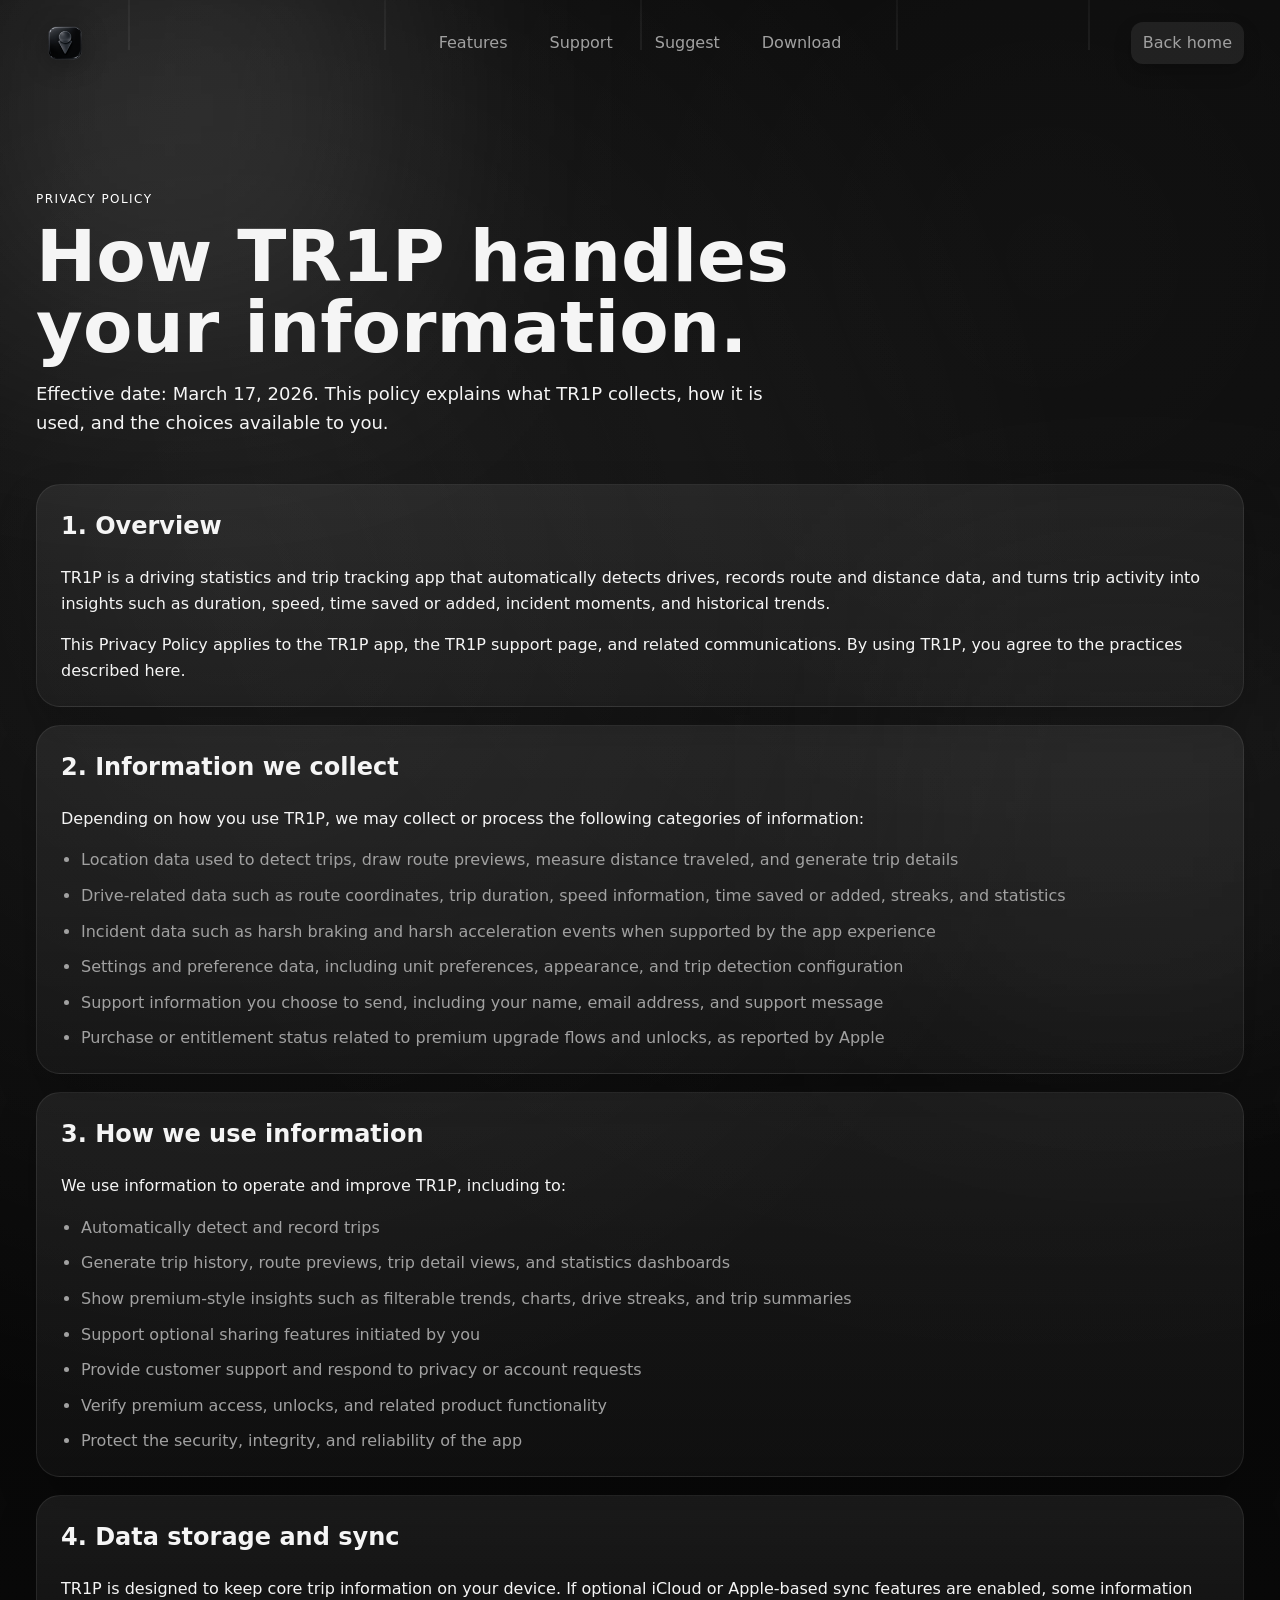
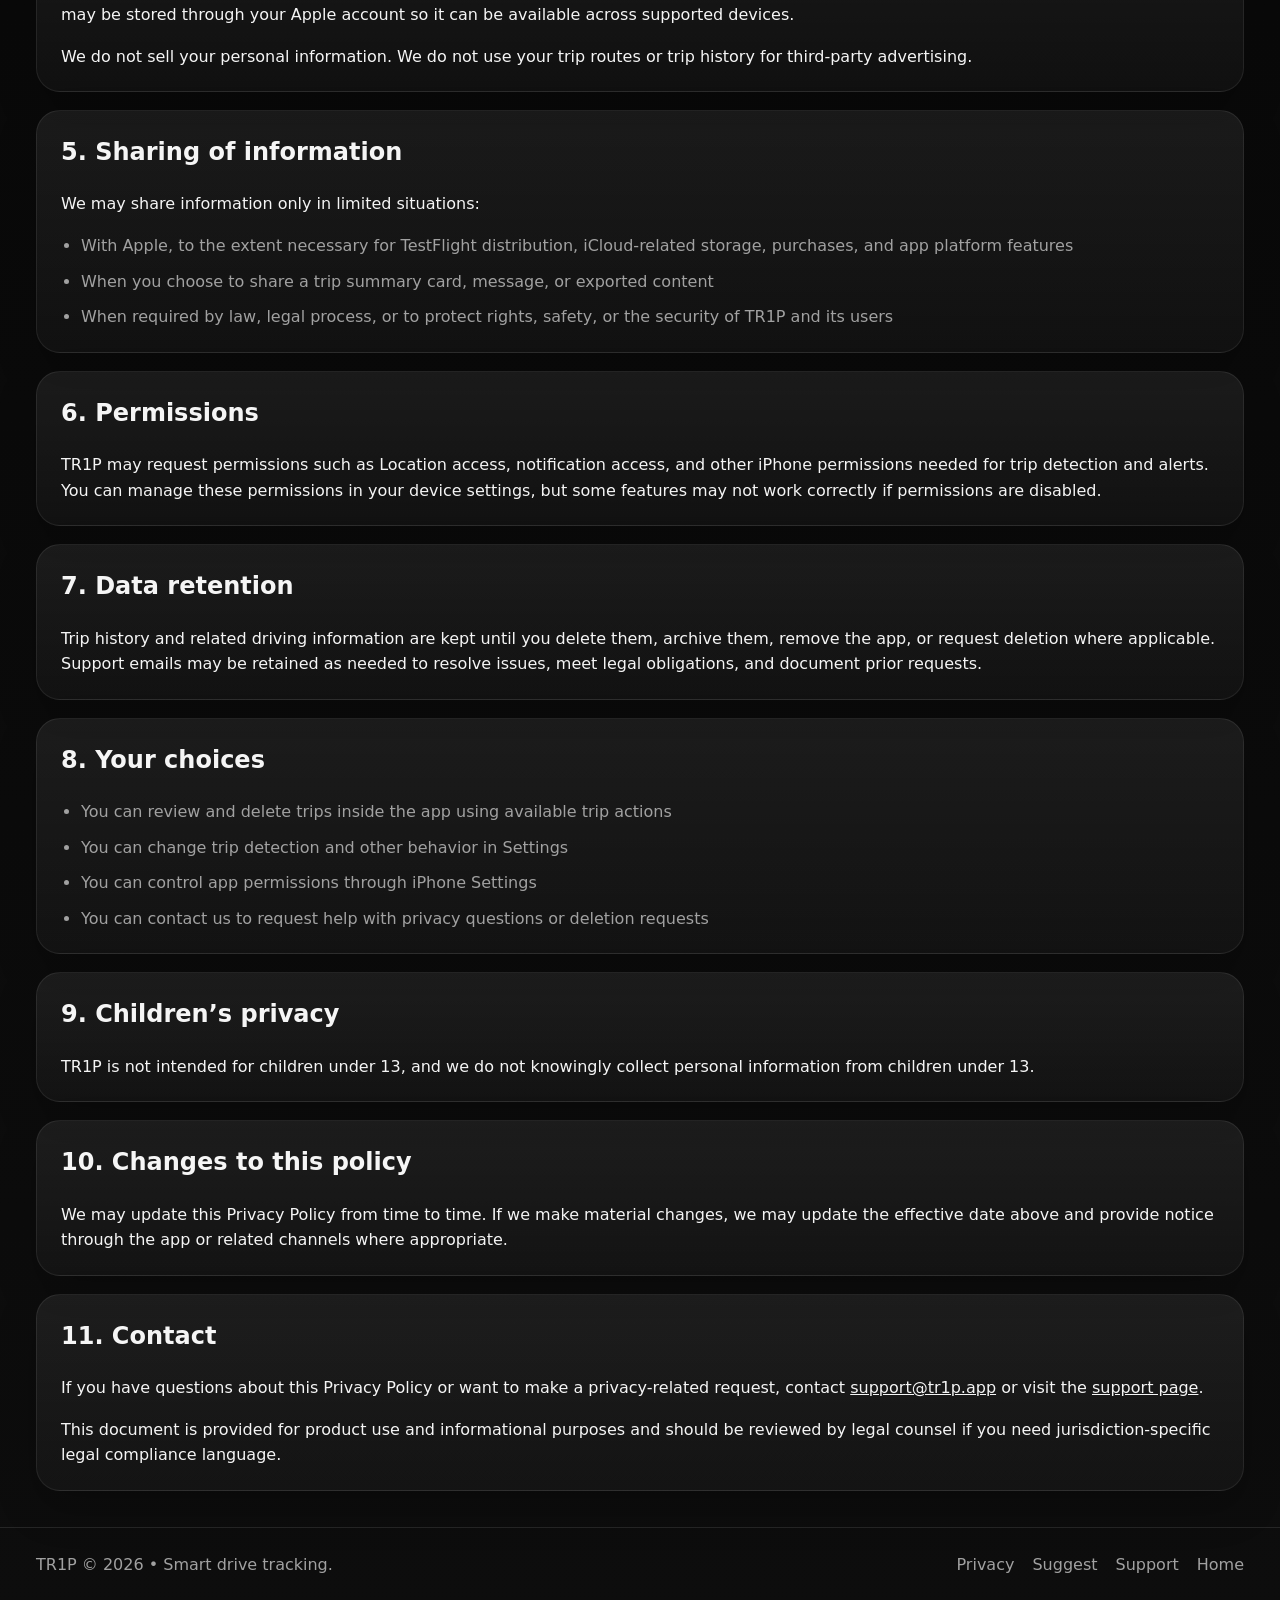
==== privacy.html @ 443e7f56 "Initial TR1P website" ====
<!DOCTYPE html>
<html lang="en">
<head>
  <meta charset="UTF-8" />
  <meta name="viewport" content="width=device-width, initial-scale=1.0" />
  <title>TR1P Privacy Policy</title>
  <link rel="preconnect" href="https://fonts.googleapis.com" />
  <link rel="preconnect" href="https://fonts.gstatic.com" crossorigin />
  <link href="https://fonts.googleapis.com/css2?family=Space+Grotesk:wght@400;500;600;700&family=General+Sans:wght@400;500;600&display=swap" rel="stylesheet" />
  <link rel="stylesheet" href="./styles.css" />
</head>
<body>
  <div class="background">
    <div class="orb orb-a"></div>
    <div class="orb orb-b"></div>
    <div class="particles" aria-hidden="true">
      <span style="--x:10%;--d:8s;"></span>
      <span style="--x:30%;--d:10s;"></span>
      <span style="--x:50%;--d:7s;"></span>
      <span style="--x:70%;--d:9s;"></span>
      <span style="--x:85%;--d:11s;"></span>
    </div>
  </div>

  <header class="nav nav-page">
    <div class="logo">
      <a href="./index.html"><img class="logo-img" src="./assets/4.png" alt="TR1P logo" /></a>
    </div>
    <nav>
      <a href="./index.html#features">Features</a>
      <a href="./support.html">Support</a>
      <a href="./suggest.html">Suggest</a>
      <a href="https://testflight.apple.com/join/YW9Vkv33" target="_blank" rel="noopener">Download</a>
    </nav>
    <a class="ghost" href="./index.html">Back home</a>
  </header>

  <main class="page-shell">
    <section class="page-hero reveal">
      <p class="eyebrow">Privacy Policy</p>
      <h1>How TR1P handles your information.</h1>
      <p class="lede">Effective date: March 17, 2026. This policy explains what TR1P collects, how it is used, and the choices available to you.</p>
    </section>

    <section class="legal reveal">
      <div class="legal-card">
        <h2>1. Overview</h2>
        <p>TR1P is a driving statistics and trip tracking app that automatically detects drives, records route and distance data, and turns trip activity into insights such as duration, speed, time saved or added, incident moments, and historical trends.</p>
        <p>This Privacy Policy applies to the TR1P app, the TR1P support page, and related communications. By using TR1P, you agree to the practices described here.</p>
      </div>

      <div class="legal-card">
        <h2>2. Information we collect</h2>
        <p>Depending on how you use TR1P, we may collect or process the following categories of information:</p>
        <ul class="support-list">
          <li>Location data used to detect trips, draw route previews, measure distance traveled, and generate trip details</li>
          <li>Drive-related data such as route coordinates, trip duration, speed information, time saved or added, streaks, and statistics</li>
          <li>Incident data such as harsh braking and harsh acceleration events when supported by the app experience</li>
          <li>Settings and preference data, including unit preferences, appearance, and trip detection configuration</li>
          <li>Support information you choose to send, including your name, email address, and support message</li>
          <li>Purchase or entitlement status related to premium upgrade flows and unlocks, as reported by Apple</li>
        </ul>
      </div>

      <div class="legal-card">
        <h2>3. How we use information</h2>
        <p>We use information to operate and improve TR1P, including to:</p>
        <ul class="support-list">
          <li>Automatically detect and record trips</li>
          <li>Generate trip history, route previews, trip detail views, and statistics dashboards</li>
          <li>Show premium-style insights such as filterable trends, charts, drive streaks, and trip summaries</li>
          <li>Support optional sharing features initiated by you</li>
          <li>Provide customer support and respond to privacy or account requests</li>
          <li>Verify premium access, unlocks, and related product functionality</li>
          <li>Protect the security, integrity, and reliability of the app</li>
        </ul>
      </div>

      <div class="legal-card">
        <h2>4. Data storage and sync</h2>
        <p>TR1P is designed to keep core trip information on your device. If optional iCloud or Apple-based sync features are enabled, some information may be stored through your Apple account so it can be available across supported devices.</p>
        <p>We do not sell your personal information. We do not use your trip routes or trip history for third-party advertising.</p>
      </div>

      <div class="legal-card">
        <h2>5. Sharing of information</h2>
        <p>We may share information only in limited situations:</p>
        <ul class="support-list">
          <li>With Apple, to the extent necessary for TestFlight distribution, iCloud-related storage, purchases, and app platform features</li>
          <li>When you choose to share a trip summary card, message, or exported content</li>
          <li>When required by law, legal process, or to protect rights, safety, or the security of TR1P and its users</li>
        </ul>
      </div>

      <div class="legal-card">
        <h2>6. Permissions</h2>
        <p>TR1P may request permissions such as Location access, notification access, and other iPhone permissions needed for trip detection and alerts. You can manage these permissions in your device settings, but some features may not work correctly if permissions are disabled.</p>
      </div>

      <div class="legal-card">
        <h2>7. Data retention</h2>
        <p>Trip history and related driving information are kept until you delete them, archive them, remove the app, or request deletion where applicable. Support emails may be retained as needed to resolve issues, meet legal obligations, and document prior requests.</p>
      </div>

      <div class="legal-card">
        <h2>8. Your choices</h2>
        <ul class="support-list">
          <li>You can review and delete trips inside the app using available trip actions</li>
          <li>You can change trip detection and other behavior in Settings</li>
          <li>You can control app permissions through iPhone Settings</li>
          <li>You can contact us to request help with privacy questions or deletion requests</li>
        </ul>
      </div>

      <div class="legal-card">
        <h2>9. Children’s privacy</h2>
        <p>TR1P is not intended for children under 13, and we do not knowingly collect personal information from children under 13.</p>
      </div>

      <div class="legal-card">
        <h2>10. Changes to this policy</h2>
        <p>We may update this Privacy Policy from time to time. If we make material changes, we may update the effective date above and provide notice through the app or related channels where appropriate.</p>
      </div>

      <div class="legal-card">
        <h2>11. Contact</h2>
        <p>If you have questions about this Privacy Policy or want to make a privacy-related request, contact <a href="mailto:support@tr1p.app">support@tr1p.app</a> or visit the <a href="./support.html">support page</a>.</p>
        <p>This document is provided for product use and informational purposes and should be reviewed by legal counsel if you need jurisdiction-specific legal compliance language.</p>
      </div>
    </section>
  </main>

  <footer class="footer">
    <div>TR1P © 2026 • Smart drive tracking.</div>
    <div class="footer-links">
      <a href="./privacy.html">Privacy</a>
      <a href="./suggest.html">Suggest</a>
      <a href="./support.html">Support</a>
      <a href="./index.html">Home</a>
    </div>
  </footer>

  <script src="./script.js"></script>
</body>
</html>
---- styles.css ----
:root {
  --bg: #060606;
  --panel: rgba(255, 255, 255, 0.06);
  --panel-2: rgba(255, 255, 255, 0.1);
  --stroke: rgba(255, 255, 255, 0.1);
  --text: #f5f5f5;
  --muted: #a1a1a1;
  --accent: #ffffff;
  --accent-2: #8a8a8a;
  --shadow: 0 28px 70px rgba(0, 0, 0, 0.55);
  --radius: 22px;
  font-family: -apple-system, "SF Pro Display", "SF Pro Text", "Inter", system-ui, sans-serif;
  background: var(--bg);
  color: var(--text);
}

* { box-sizing: border-box; }

body {
  margin: 0;
  background:
    radial-gradient(circle at 18% 18%, rgba(255, 255, 255, 0.08), transparent 30%),
    radial-gradient(circle at 82% 8%, rgba(255, 255, 255, 0.05), transparent 36%),
    linear-gradient(180deg, #050505 0%, #0d0d0d 100%);
  min-height: 100vh;
  overflow-x: hidden;
  line-height: 1.6;
}

.background { position: fixed; inset: 0; pointer-events: none; z-index: 0; }
.particles {
  position: absolute;
  inset: 0;
  overflow: hidden;
}
.particles span {
  position: absolute;
  top: -10%;
  left: var(--x);
  width: 2px;
  height: 140px;
  background: linear-gradient(180deg, rgba(255,255,255,0), rgba(255,255,255,0.14));
  filter: blur(0.5px);
  animation: rain var(--d) linear infinite;
  opacity: 0.45;
}
@keyframes rain { to { transform: translateY(120vh); opacity: 0; } }
.orb {
  position: absolute; width: 460px; height: 460px; filter: blur(120px);
  opacity: 0.28; mix-blend-mode: screen;
  animation: drift 18s ease-in-out infinite alternate;
}
.orb-a { background: rgba(255, 255, 255, 0.45); top: -120px; left: -60px; }
.orb-b { background: rgba(255, 255, 255, 0.18); bottom: -140px; right: -80px; animation-delay: 4s; }

@keyframes drift { to { transform: translate(40px, 40px) scale(1.05); } }

.nav {
  position: absolute;
  top: 0;
  left: 0;
  right: 0;
  z-index: 10;
  display: grid;
  grid-template-columns: 1fr auto 1fr;
  align-items: center;
  padding: 18px 36px;
  pointer-events: none;
}
.nav nav { display: flex; gap: 18px; justify-content: center; pointer-events: auto; }
.nav a {
  color: var(--muted); text-decoration: none; font-weight: 500;
  padding: 8px 12px; border-radius: 12px; transition: color 200ms, background 200ms;
}
.nav a:hover { color: var(--text); background: var(--panel); }
.logo { display: flex; align-items: center; pointer-events: auto; }
.logo-img {
  display: block;
  height: 34px;
  width: auto;
  max-width: 140px;
  object-fit: contain;
  filter: drop-shadow(0 4px 12px rgba(0,0,0,0.28));
}
.nav-actions {
  justify-self: end;
  display: flex;
  gap: 10px;
  pointer-events: auto;
}
.nav .ghost { pointer-events: auto; }

button, .primary, .secondary, .ghost {
  cursor: pointer;
  border: none;
  font-weight: 600;
  border-radius: 14px;
  text-decoration: none;
  display: inline-flex;
  align-items: center;
  justify-content: center;
}
.primary {
  padding: 14px 18px; color: #050505; background: linear-gradient(120deg, var(--accent), var(--accent-2));
  background-size: 180% 180%;
  animation: gradientShift 6s ease infinite;
  box-shadow: 0 16px 30px rgba(0, 0, 0, 0.28);
}
.secondary {
  padding: 14px 18px; color: var(--text); background: rgba(255,255,255,0.08);
  box-shadow: 0 12px 24px rgba(0,0,0,0.18);
}
.ghost {
  padding: 10px 14px; color: var(--text); background: rgba(255,255,255,0.08);
  box-shadow: 0 8px 18px rgba(0,0,0,0.2);
}

.hero {
  position: relative;
  z-index: 1;
  display: grid;
  grid-template-columns: repeat(auto-fit, minmax(320px, 1fr));
  gap: 40px;
  padding: 118px 36px 40px;
  align-items: center;
}
.hero::after {
  content: "";
  position: absolute;
  inset: 10% 5% auto 5%;
  height: 30%;
  background: linear-gradient(90deg, rgba(255,255,255,0), rgba(255,255,255,0.08), rgba(255,255,255,0));
  filter: blur(60px);
  opacity: 0.45;
  animation: sweepLight 9s ease-in-out infinite;
  z-index: -1;
}
@keyframes sweepLight {
  0% { transform: translateX(-30%); opacity: 0.2; }
  50% { transform: translateX(20%); opacity: 0.55; }
  100% { transform: translateX(40%); opacity: 0.2; }
}
.hero-copy h1 { font-size: clamp(38px, 6vw, 64px); margin: 12px 0; line-height: 1.05; }
.hero-title {
  display: flex;
  flex-direction: column;
  gap: 10px;
}
.hero-title__intro {
  display: block;
}
.hero-title__dynamic {
  display: inline-flex;
  align-items: center;
  min-height: 1.15em;
  color: #ffffff;
  text-shadow: 0 8px 24px rgba(255, 255, 255, 0.08);
  will-change: transform, opacity, filter;
}
.hero-title__dynamic.is-changing {
  animation: roleSwap 520ms ease;
}
@keyframes roleSwap {
  0% {
    opacity: 0;
    transform: translateY(16px) scale(0.98);
    filter: blur(10px);
  }
  55% {
    opacity: 1;
    transform: translateY(0) scale(1);
    filter: blur(0);
  }
  100% {
    opacity: 1;
    transform: translateY(0) scale(1);
    filter: blur(0);
  }
}
.hero .lede { color: var(--muted); max-width: 600px; }
.eyebrow { color: var(--accent); letter-spacing: 0.12em; font-size: 12px; text-transform: uppercase; }
.lede { font-size: 18px; }

.cta-row { display: flex; flex-wrap: wrap; gap: 14px; align-items: center; margin-top: 18px; }
.badge { color: var(--muted); font-size: 14px; padding: 8px 12px; border: 1px solid var(--stroke); border-radius: 12px; }

.hero-visual { display: flex; justify-content: center; }
.mini-map {
  position: relative;
  width: 420px;
  height: 320px;
  max-width: 94vw;
  border-radius: 28px;
  overflow: hidden;
  background: radial-gradient(circle at 20% 30%, rgba(255,255,255,0.08), transparent 40%),
    radial-gradient(circle at 78% 18%, rgba(255,255,255,0.05), transparent 45%),
    #111111;
  box-shadow: 0 24px 60px rgba(0,0,0,0.3);
  isolation: isolate;
  border: 1px solid rgba(255,255,255,0.08);
}
.mini-map::before {
  content: "";
  position: absolute; inset: 10%;
  border-radius: 20px;
  background: linear-gradient(135deg, rgba(255,255,255,0.08), rgba(255,255,255,0.02));
  filter: blur(12px);
  opacity: 0.7;
}
.mini-map__canvas {
  position: absolute;
  inset: 16px;
}
.mini-map__canvas path {
  fill: none;
  stroke: url(#roadGrad);
  stroke-width: 10;
  stroke-linecap: round;
  stroke-linejoin: round;
  filter: drop-shadow(0 8px 20px rgba(0,0,0,0.45));
  stroke-dasharray: 14 16;
  animation: dash 10s linear infinite;
}
@keyframes dash { to { stroke-dashoffset: -600; } }
.mini-map {
  --path: path("M20 210 C80 180 100 120 160 120 S260 60 300 80");
}
@keyframes spin { to { transform: rotate(360deg); } }
.navigator {
  position: absolute;
  width: 18px;
  height: 18px;
  border-radius: 50%;
  background: radial-gradient(circle at 30% 30%, #ffffff, #cfcfcf);
  box-shadow:
    0 0 0 0 rgba(255,255,255,0.12),
    0 12px 24px rgba(0,0,0,0.26);
  offset-path: var(--path);
  offset-distance: 0%;
  animation: drive 12s ease-in-out infinite alternate;
}
.navigator::after {
  content: "";
  position: absolute;
  inset: -12px;
  border-radius: 50%;
  border: 1px solid rgba(255,255,255,0.16);
  animation: spin 4s linear infinite;
}
@keyframes drive {
  0% { offset-distance: 0%; }
  50% { offset-distance: 55%; }
  100% { offset-distance: 100%; }
}
.ping {
  position: absolute;
  width: 10px; height: 10px;
  border-radius: 50%;
  background: var(--accent);
  box-shadow: 0 0 0 0 rgba(255,255,255,0.08);
  animation: ping 2.8s ease-out infinite;
}
.ping-a { top: 68%; left: 10%; animation-delay: 0.2s; }
.ping-b { top: 32%; right: 12%; animation-delay: 1.2s; background: var(--accent-2); box-shadow: 0 0 0 0 rgba(255,255,255,0.06); }
@keyframes ping { to { box-shadow: 0 0 0 26px rgba(255,255,255,0); transform: scale(1.6); opacity: 0; } }

@keyframes gradientShift {
  0% { background-position: 0% 50%; }
  50% { background-position: 100% 50%; }
  100% { background-position: 0% 50%; }
}

.modal-backdrop {
  position: fixed;
  inset: 0;
  background: rgba(0,0,0,0.6);
  backdrop-filter: blur(8px);
  display: none;
  align-items: center;
  justify-content: center;
  z-index: 20;
}
.modal-backdrop.open { display: flex; }
.modal {
  width: min(460px, 90vw);
  background: rgba(18, 18, 18, 0.94);
  border-radius: 20px;
  padding: 22px;
  box-shadow: 0 30px 70px rgba(0,0,0,0.18);
  border: 1px solid rgba(255,255,255,0.08);
}
.modal-header {
  display: flex;
  align-items: center;
  justify-content: space-between;
  gap: 12px;
  margin-bottom: 14px;
}
.modal-title h3 { margin: 4px 0 0; }
.modal-title p { margin: 0; }
.close-modal { width: 42px; height: 42px; }
.modal form { display: grid; gap: 12px; }
.modal label { display: grid; gap: 6px; font-weight: 600; color: var(--text); }
.modal input,
.modal textarea {
  width: 100%;
  padding: 12px 14px;
  border-radius: 12px;
  border: 1px solid rgba(255,255,255,0.12);
  background: rgba(255,255,255,0.04);
  color: var(--text);
  font: inherit;
}
.modal input:focus,
.modal textarea:focus { outline: 1px solid var(--accent-2); border-color: var(--accent-2); }
.modal-actions { display: flex; justify-content: flex-end; gap: 10px; margin-top: 4px; }
.modal-hint { color: var(--muted); margin: 0; font-size: 13px; text-align: right; }

.nav-page {
  position: relative;
  pointer-events: auto;
}
.nav-page .logo a,
.nav-page .ghost,
.nav-page nav,
.nav-page nav a {
  pointer-events: auto;
}
.nav-page > .ghost {
  justify-self: end;
  width: auto;
}

.page-shell {
  position: relative;
  z-index: 1;
  padding: 36px;
}
.page-hero {
  padding: 56px 0 28px;
  max-width: 760px;
}
.page-hero h1 {
  margin: 0 0 12px;
  font-size: clamp(42px, 6vw, 72px);
  line-height: 0.98;
}

.support-grid {
  display: grid;
  grid-template-columns: minmax(320px, 1.1fr) minmax(260px, 0.9fr);
  gap: 24px;
  align-items: start;
}
.support-panel,
.support-card,
.legal-card {
  background: linear-gradient(180deg, rgba(255,255,255,0.07), rgba(255,255,255,0.03));
  border: 1px solid rgba(255,255,255,0.08);
  border-radius: 24px;
  box-shadow: 0 18px 40px rgba(0,0,0,0.22);
}
.support-panel {
  padding: 24px;
}
.support-panel h2,
.support-card h3,
.legal-card h2 {
  margin-top: 0;
}
.support-form {
  display: grid;
  gap: 14px;
}
.support-form label {
  display: grid;
  gap: 6px;
  color: var(--text);
  font-weight: 600;
}
.support-form input,
.support-form textarea,
.support-form select {
  width: 100%;
  padding: 12px 14px;
  border-radius: 14px;
  border: 1px solid rgba(255,255,255,0.12);
  background: rgba(255,255,255,0.04);
  color: var(--text);
  font: inherit;
}
.support-form select {
  appearance: none;
}
.support-form input:focus,
.support-form textarea:focus,
.support-form select:focus {
  outline: 1px solid rgba(255,255,255,0.4);
  border-color: rgba(255,255,255,0.4);
}
.support-sidebar {
  display: grid;
  gap: 18px;
}
.support-card {
  padding: 20px;
}
.support-list {
  margin: 0;
  padding-left: 20px;
  color: var(--muted);
  display: grid;
  gap: 10px;
}

.legal {
  display: grid;
  gap: 18px;
}
.legal-card {
  padding: 22px 24px;
}
.legal-card p:last-child,
.legal-card ul:last-child {
  margin-bottom: 0;
}
.legal-card a {
  color: var(--text);
}

.feature-grid {
  padding: 40px 36px;
  display: grid;
  grid-template-columns: repeat(auto-fit, minmax(240px, 1fr));
  gap: 20px;
  position: relative;
  z-index: 1;
}
.card {
  background: var(--panel);
  border-radius: var(--radius);
  padding: 20px;
  box-shadow: 0 16px 40px rgba(0, 0, 0, 0.35);
  position: relative;
  overflow: hidden;
  transition: transform 220ms ease, border-color 220ms ease;
}
.card::after { content: ""; position: absolute; inset: 0; background: radial-gradient(circle at 20% 20%, rgba(255,255,255,0.05), transparent 45%); opacity: 0; transition: opacity 220ms; }
.card:hover { transform: translateY(-6px); }
.card:hover::after { opacity: 1; }
.card h3 { margin: 8px 0; font-size: 22px; }
.tag { display: inline-flex; padding: 8px 10px; border-radius: 12px; background: rgba(255,255,255,0.08); margin-right: 8px; font-size: 13px; }
.pill { display: inline-flex; padding: 8px 12px; border-radius: 999px; background: rgba(255,255,255,0.08); font-size: 13px; }
.sparkline { display: flex; gap: 6px; margin-top: 12px; }
.sparkline span { width: 10px; background: linear-gradient(180deg, var(--accent), var(--accent-2)); border-radius: 6px; animation: spark 1.6s ease-in-out infinite; }
.sparkline span:nth-child(odd) { animation-delay: 0.3s; }
@keyframes spark { 0%, 100% { height: 10px; opacity: 0.6; } 50% { height: 28px; opacity: 1; } }
.avatars { display: flex; gap: 10px; margin-top: 12px; }
.dot { width: 14px; height: 14px; border-radius: 50%; background: linear-gradient(135deg, var(--accent), var(--accent-2)); animation: float 3s ease-in-out infinite; animation-delay: calc(var(--d) * 0.2s); }
@keyframes float { 0%,100% { transform: translateY(0); } 50% { transform: translateY(-6px); } }

.split {
  padding: 70px 36px;
  display: grid;
  grid-template-columns: repeat(auto-fit, minmax(320px, 1fr));
  gap: 40px;
  align-items: center;
  position: relative;
  z-index: 1;
}
.phone-showcase {
  padding: 44px 36px 70px;
  display: grid;
  grid-template-columns: minmax(320px, 0.95fr) minmax(320px, 1.05fr);
  gap: 42px;
  align-items: center;
  position: relative;
  z-index: 1;
}
.phone-showcase__copy {
  display: grid;
  gap: 18px;
}
.phone-showcase__copy h2,
.feature-matrix__intro h2 {
  margin: 0;
  font-size: clamp(32px, 4vw, 48px);
  line-height: 1.02;
}
.phone-showcase__stats {
  display: grid;
  gap: 12px;
}
.mini-stat {
  display: grid;
  gap: 6px;
  padding: 16px 18px;
  background: var(--panel);
  border-radius: 18px;
  box-shadow: 0 16px 32px rgba(0, 0, 0, 0.22);
}
.mini-stat p {
  margin: 0;
  color: var(--muted);
}
.mini-stat__label {
  font-size: 12px;
  letter-spacing: 0.12em;
  text-transform: uppercase;
  color: var(--muted);
}
.phone-cluster {
  display: grid;
  grid-template-columns: repeat(2, minmax(0, 1fr));
  gap: 16px 12px;
  align-items: start;
  justify-items: center;
}
.phone {
  margin: 0;
  width: min(210px, 100%);
}
.phone-left {
  grid-column: 1;
  grid-row: 1;
  transform: rotate(-6deg);
}
.phone-center {
  grid-column: 2;
  grid-row: 1;
  transform: rotate(0deg);
}
.phone-right {
  grid-column: 1 / span 2;
  grid-row: 2;
  justify-self: center;
  transform: rotate(6deg);
}
.phone img {
  display: block;
  width: 100%;
  height: auto;
  filter: drop-shadow(0 26px 36px rgba(0,0,0,0.38));
}

.insight-rows {
  padding: 0 36px 70px;
  display: grid;
  gap: 18px;
  position: relative;
  z-index: 1;
}
.insight-row {
  display: grid;
  grid-template-columns: minmax(220px, 0.9fr) minmax(280px, 1.1fr);
  gap: 28px;
  align-items: center;
  padding: 24px 26px;
  border-radius: 24px;
  background: linear-gradient(180deg, rgba(255,255,255,0.06), rgba(255,255,255,0.03));
  box-shadow: 0 18px 40px rgba(0,0,0,0.22);
}
.insight-row h3 {
  margin: 4px 0 0;
}
.insight-row p:last-child {
  margin: 0;
  color: var(--muted);
}

.feature-matrix {
  padding: 0 36px 70px;
  display: grid;
  gap: 20px;
  position: relative;
  z-index: 1;
}
.feature-matrix__intro {
  display: grid;
  gap: 8px;
}
.feature-list {
  display: grid;
  grid-template-columns: repeat(auto-fit, minmax(240px, 1fr));
  gap: 12px;
}
.feature-pill {
  padding: 16px 18px;
  border-radius: 18px;
  background: rgba(255,255,255,0.05);
  border: 1px solid rgba(255,255,255,0.08);
  color: var(--text);
  box-shadow: 0 14px 30px rgba(0,0,0,0.18);
}

.speed-story {
  padding: 0 36px 70px;
  display: grid;
  grid-template-columns: minmax(320px, 1fr) minmax(320px, 0.95fr);
  gap: 28px;
  align-items: stretch;
  position: relative;
  z-index: 1;
}
.speed-story__copy {
  display: grid;
  gap: 18px;
}
.speed-story__copy h2 {
  margin: 0;
  font-size: clamp(34px, 4.5vw, 54px);
  line-height: 1.02;
}
.speed-story__stats {
  display: grid;
  grid-template-columns: repeat(2, minmax(0, 1fr));
  gap: 12px;
}
.speed-visual__card {
  height: 100%;
  padding: 24px;
  border-radius: 26px;
  background: linear-gradient(180deg, rgba(255,255,255,0.07), rgba(255,255,255,0.03));
  border: 1px solid rgba(255,255,255,0.08);
  box-shadow: 0 20px 40px rgba(0,0,0,0.24);
  display: grid;
  grid-template-rows: auto 1fr auto;
  gap: 18px;
}
.speed-visual__labels,
.speed-visual__footer {
  display: flex;
  justify-content: space-between;
  gap: 16px;
}
.speed-visual__labels {
  color: var(--muted);
  font-size: 14px;
}
.speed-visual__footer strong {
  display: block;
  margin-top: 4px;
  font-size: 22px;
}
.speed-lane {
  position: relative;
  height: 100%;
  min-height: 300px;
  border-radius: 22px;
  overflow: hidden;
  background:
    linear-gradient(180deg, rgba(255,255,255,0.04), rgba(255,255,255,0.02)),
    #0b0b0b;
}
.speed-lane__track {
  position: absolute;
  inset: 18px 34px;
  border-radius: 18px;
  background:
    linear-gradient(90deg, transparent 48%, rgba(255,255,255,0.18) 48%, rgba(255,255,255,0.18) 52%, transparent 52%),
    linear-gradient(180deg, rgba(255,255,255,0.08), rgba(255,255,255,0.03));
}
.speed-lane__track::before,
.speed-lane__track::after {
  content: "";
  position: absolute;
  left: 50%;
  width: 4px;
  height: 18px;
  transform: translateX(-50%);
  background: rgba(255,255,255,0.25);
  border-radius: 999px;
  animation: laneDash 1.3s linear infinite;
}
.speed-lane__track::before { top: 20px; }
.speed-lane__track::after { bottom: 20px; animation-delay: 0.65s; }
@keyframes laneDash {
  0% { opacity: 0.15; transform: translateX(-50%) translateY(-8px); }
  50% { opacity: 1; }
  100% { opacity: 0.15; transform: translateX(-50%) translateY(8px); }
}
.speed-lane__car {
  position: absolute;
  width: 74px;
  height: 34px;
  border-radius: 999px 999px 12px 12px;
  background: linear-gradient(180deg, rgba(255,255,255,0.95), rgba(180,180,180,0.95));
  box-shadow: 0 12px 24px rgba(0,0,0,0.28);
}
.speed-lane__car::before,
.speed-lane__car::after {
  content: "";
  position: absolute;
  bottom: -6px;
  width: 14px;
  height: 14px;
  border-radius: 50%;
  background: #050505;
  box-shadow: inset 0 0 0 3px rgba(255,255,255,0.16);
}
.speed-lane__car::before { left: 10px; }
.speed-lane__car::after { right: 10px; }
.speed-lane__car--base {
  left: 24%;
  top: 132px;
  animation: cruiseCar 4.8s ease-in-out infinite;
}
.speed-lane__car--fast {
  right: 20%;
  top: 68px;
  background: linear-gradient(180deg, rgba(255,255,255,1), rgba(220,220,220,0.96));
  animation: fastCar 4.8s ease-in-out infinite;
}
@keyframes cruiseCar {
  0%, 100% { transform: translateX(-10px); }
  50% { transform: translateX(10px); }
}
@keyframes fastCar {
  0%, 100% { transform: translateX(-18px); }
  50% { transform: translateX(18px); }
}

.timeline { border-left: 1px solid var(--stroke); padding-left: 18px; display: grid; gap: 18px; }
.step { display: grid; grid-template-columns: auto 1fr; gap: 14px; align-items: start; }
.step .dot { width: 12px; height: 12px; background: var(--accent); border-radius: 50%; box-shadow: 0 0 0 8px rgba(255,255,255,0.04); }

.footer {
  padding: 24px 36px 40px;
  border-top: 1px solid var(--stroke);
  color: var(--muted);
  display: flex; justify-content: space-between; flex-wrap: wrap; gap: 10px;
}
.footer-links {
  display: flex;
  flex-wrap: wrap;
  gap: 18px;
}
.footer a { color: var(--muted); text-decoration: none; }
.footer a:hover { color: var(--text); }

.reveal { opacity: 0; transform: translateY(28px); transition: opacity 480ms ease, transform 520ms ease; }
.reveal.visible { opacity: 1; transform: translateY(0); }

@media (max-width: 720px) {
  .nav {
    grid-template-columns: auto 1fr;
    padding: 12px 16px;
    align-items: center;
  }
  .logo-img { height: 30px; max-width: 120px; }
  .nav nav { gap: 12px; justify-content: flex-end; font-size: 14px; }
  .nav-actions { gap: 8px; }
  .hero { padding: 70px 18px 32px; }
  .page-shell { padding: 18px; }
  .page-hero { padding: 42px 0 22px; }
  .page-hero h1 { font-size: clamp(34px, 10vw, 52px); }
  .support-grid { grid-template-columns: 1fr; }
  .hero-copy h1 { font-size: clamp(32px, 9vw, 46px); }
  .hero-title { gap: 6px; }
  .cta-row { flex-direction: column; align-items: stretch; }
  .mini-map { width: 100%; height: 260px; }
  .feature-grid { padding: 28px 18px; }
  .speed-story {
    grid-template-columns: 1fr;
    padding-left: 18px;
    padding-right: 18px;
  }
  .speed-story__stats {
    grid-template-columns: 1fr;
  }
  .phone-showcase,
  .insight-rows,
  .feature-matrix { padding-left: 18px; padding-right: 18px; }
  .phone-showcase {
    grid-template-columns: 1fr;
    padding-top: 28px;
    gap: 24px;
  }
  .phone-cluster {
    grid-template-columns: 1fr;
    gap: 20px;
    justify-items: center;
  }
  .phone {
    width: 100%;
    max-width: 320px;
    transform: none;
  }
  .phone-left,
  .phone-center,
  .phone-right {
    grid-column: auto;
    grid-row: auto;
    justify-self: center;
  }
  .insight-row {
    grid-template-columns: 1fr;
    gap: 14px;
    padding: 20px;
  }
  .split { padding: 50px 18px; }
  .feature-list { grid-template-columns: 1fr; }
}

@media (prefers-reduced-motion: reduce) {
  *, *::before, *::after { animation-duration: 0.001ms !important; animation-iteration-count: 1 !important; transition-duration: 0.001ms !important; }
}
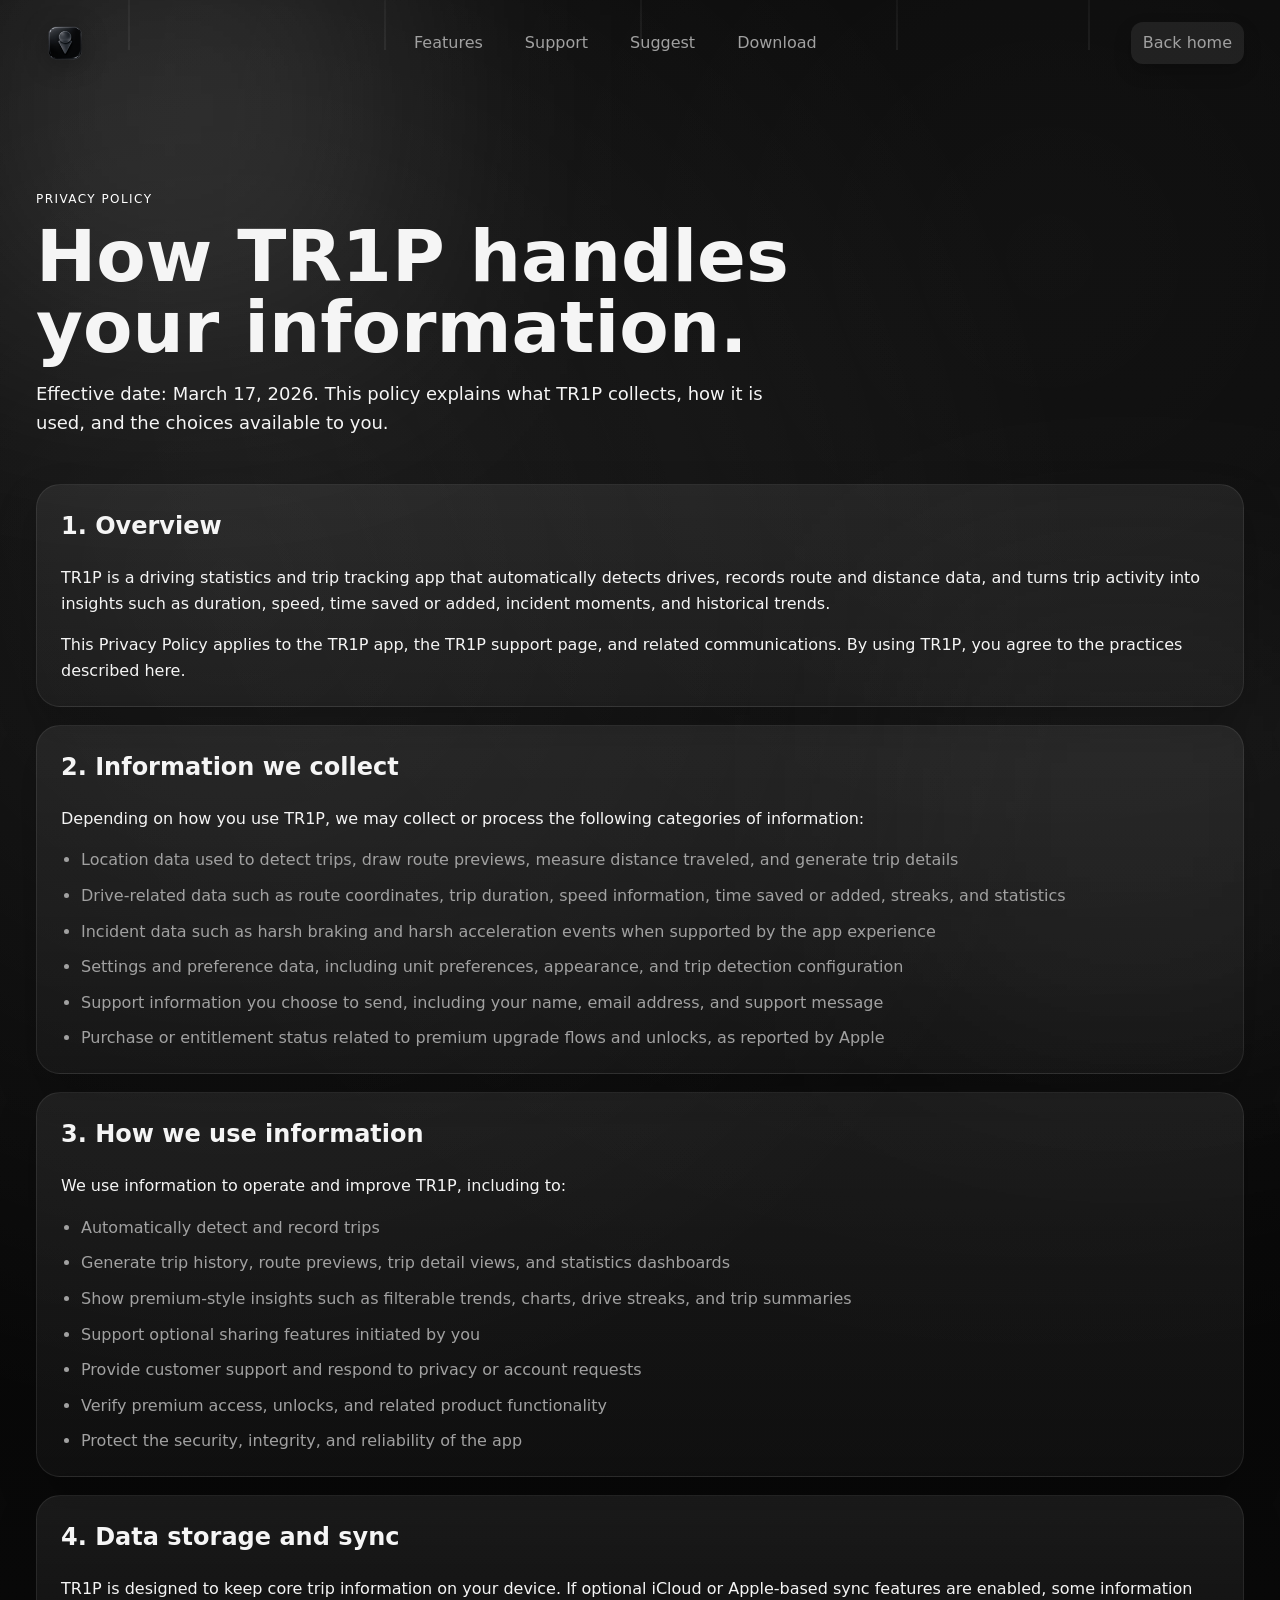
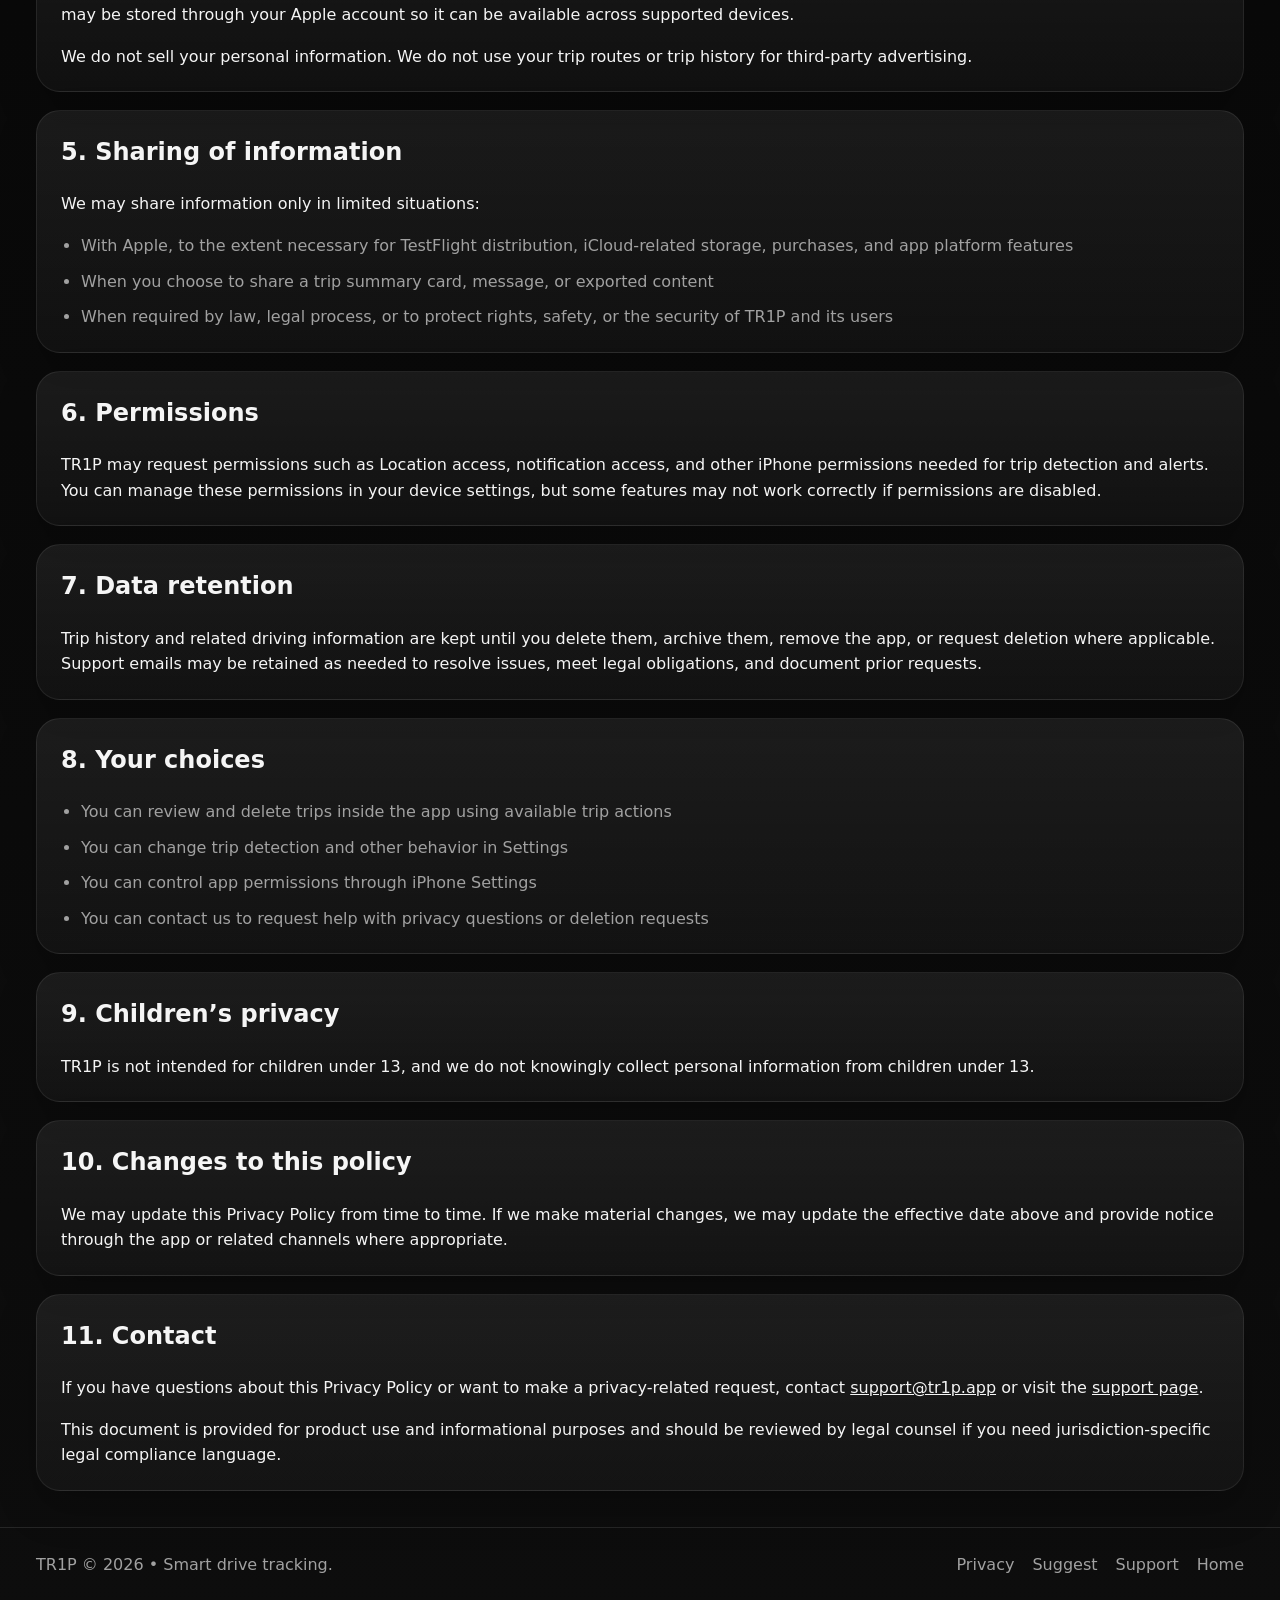
==== commit 143a00be: "Polish site pages and mobile nav" ====
--- a/privacy.html
+++ b/privacy.html
@@ -7,6 +7,7 @@
   <link rel="preconnect" href="https://fonts.googleapis.com" />
   <link rel="preconnect" href="https://fonts.gstatic.com" crossorigin />
   <link href="https://fonts.googleapis.com/css2?family=Space+Grotesk:wght@400;500;600;700&family=General+Sans:wght@400;500;600&display=swap" rel="stylesheet" />
+  <link rel="icon" type="image/png" href="./assets/4.png" />
   <link rel="stylesheet" href="./styles.css" />
 </head>
 <body>
@@ -26,13 +27,22 @@
     <div class="logo">
       <a href="./index.html"><img class="logo-img" src="./assets/4.png" alt="TR1P logo" /></a>
     </div>
-    <nav>
-      <a href="./index.html#features">Features</a>
-      <a href="./support.html">Support</a>
-      <a href="./suggest.html">Suggest</a>
-      <a href="https://testflight.apple.com/join/YW9Vkv33" target="_blank" rel="noopener">Download</a>
-    </nav>
-    <a class="ghost" href="./index.html">Back home</a>
+    <button class="nav-toggle" type="button" aria-expanded="false" aria-controls="site-menu" aria-label="Open menu">
+      <span></span>
+      <span></span>
+      <span></span>
+    </button>
+    <div class="nav-menu" id="site-menu">
+      <nav>
+        <a href="./index.html#features">Features</a>
+        <a href="./support.html">Support</a>
+        <a href="./suggest.html">Suggest</a>
+        <a href="https://testflight.apple.com/join/YW9Vkv33" target="_blank" rel="noopener">Download</a>
+      </nav>
+      <div class="nav-actions">
+        <a class="ghost" href="./index.html">Back home</a>
+      </div>
+    </div>
   </header>
 
   <main class="page-shell">
--- a/styles.css
+++ b/styles.css
@@ -62,10 +62,19 @@
   right: 0;
   z-index: 10;
   display: grid;
-  grid-template-columns: 1fr auto 1fr;
+  grid-template-columns: auto 1fr;
   align-items: center;
+  gap: 24px;
   padding: 18px 36px;
   pointer-events: none;
+}
+.nav-menu {
+  display: grid;
+  grid-template-columns: 1fr auto;
+  align-items: center;
+  gap: 18px;
+  justify-self: stretch;
+  pointer-events: auto;
 }
 .nav nav { display: flex; gap: 18px; justify-content: center; pointer-events: auto; }
 .nav a {
@@ -81,6 +90,27 @@
   max-width: 140px;
   object-fit: contain;
   filter: drop-shadow(0 4px 12px rgba(0,0,0,0.28));
+}
+.nav-toggle {
+  display: none;
+  justify-self: end;
+  width: 44px;
+  height: 44px;
+  padding: 0;
+  background: rgba(255,255,255,0.08);
+  box-shadow: 0 8px 18px rgba(0,0,0,0.2);
+  pointer-events: auto;
+}
+.nav-toggle span {
+  display: block;
+  width: 18px;
+  height: 2px;
+  border-radius: 999px;
+  background: var(--text);
+  transition: transform 200ms ease, opacity 200ms ease;
+}
+.nav-toggle span + span {
+  margin-top: 4px;
 }
 .nav-actions {
   justify-self: end;
@@ -742,17 +772,78 @@
 .reveal.visible { opacity: 1; transform: translateY(0); }
 
 @media (max-width: 720px) {
+  .background .orb,
+  .background .particles,
+  .hero::after {
+    display: none;
+  }
+  .mini-map__canvas path,
+  .navigator,
+  .navigator::after,
+  .ping,
+  .dot,
+  .sparkline span,
+  .primary {
+    animation: none !important;
+  }
   .nav {
-    grid-template-columns: auto 1fr;
+    grid-template-columns: auto auto;
+    justify-content: space-between;
     padding: 12px 16px;
     align-items: center;
+    gap: 0;
+    pointer-events: auto;
   }
   .logo-img { height: 30px; max-width: 120px; }
-  .nav nav { gap: 12px; justify-content: flex-end; font-size: 14px; }
-  .nav-actions { gap: 8px; }
-  .hero { padding: 70px 18px 32px; }
+  .nav-toggle {
+    display: inline-flex;
+    flex-direction: column;
+    align-items: center;
+    justify-content: center;
+  }
+  .nav-menu {
+    display: none;
+    position: absolute;
+    top: calc(100% + 10px);
+    left: 16px;
+    right: 16px;
+    grid-template-columns: 1fr;
+    gap: 12px;
+    padding: 14px;
+    border-radius: 20px;
+    background: rgba(18,18,18,0.96);
+    border: 1px solid rgba(255,255,255,0.08);
+    box-shadow: 0 24px 44px rgba(0,0,0,0.32);
+    backdrop-filter: blur(14px);
+  }
+  .nav.is-open .nav-menu {
+    display: grid;
+  }
+  .nav.is-open .nav-toggle span:nth-child(1) {
+    transform: translateY(6px) rotate(45deg);
+  }
+  .nav.is-open .nav-toggle span:nth-child(2) {
+    opacity: 0;
+  }
+  .nav.is-open .nav-toggle span:nth-child(3) {
+    transform: translateY(-6px) rotate(-45deg);
+  }
+  .nav nav,
+  .nav-actions {
+    display: grid;
+    gap: 8px;
+    justify-self: stretch;
+  }
+  .nav nav a,
+  .nav-actions a {
+    width: 100%;
+    justify-content: flex-start;
+    padding: 12px 14px;
+    background: rgba(255,255,255,0.04);
+  }
+  .hero { padding: 96px 18px 32px; }
   .page-shell { padding: 18px; }
-  .page-hero { padding: 42px 0 22px; }
+  .page-hero { padding: 72px 0 22px; }
   .page-hero h1 { font-size: clamp(34px, 10vw, 52px); }
   .support-grid { grid-template-columns: 1fr; }
   .hero-copy h1 { font-size: clamp(32px, 9vw, 46px); }
@@ -777,21 +868,32 @@
     gap: 24px;
   }
   .phone-cluster {
-    grid-template-columns: 1fr;
-    gap: 20px;
+    grid-template-columns: repeat(2, minmax(0, 1fr));
+    gap: 12px 10px;
     justify-items: center;
+    max-width: 320px;
+    margin: 0 auto;
   }
   .phone {
-    width: 100%;
-    max-width: 320px;
+    width: min(132px, 100%);
     transform: none;
   }
   .phone-left,
   .phone-center,
   .phone-right {
-    grid-column: auto;
-    grid-row: auto;
     justify-self: center;
+  }
+  .phone-left {
+    grid-column: 1;
+    grid-row: 1;
+  }
+  .phone-center {
+    grid-column: 2;
+    grid-row: 1;
+  }
+  .phone-right {
+    grid-column: 1 / span 2;
+    grid-row: 2;
   }
   .insight-row {
     grid-template-columns: 1fr;
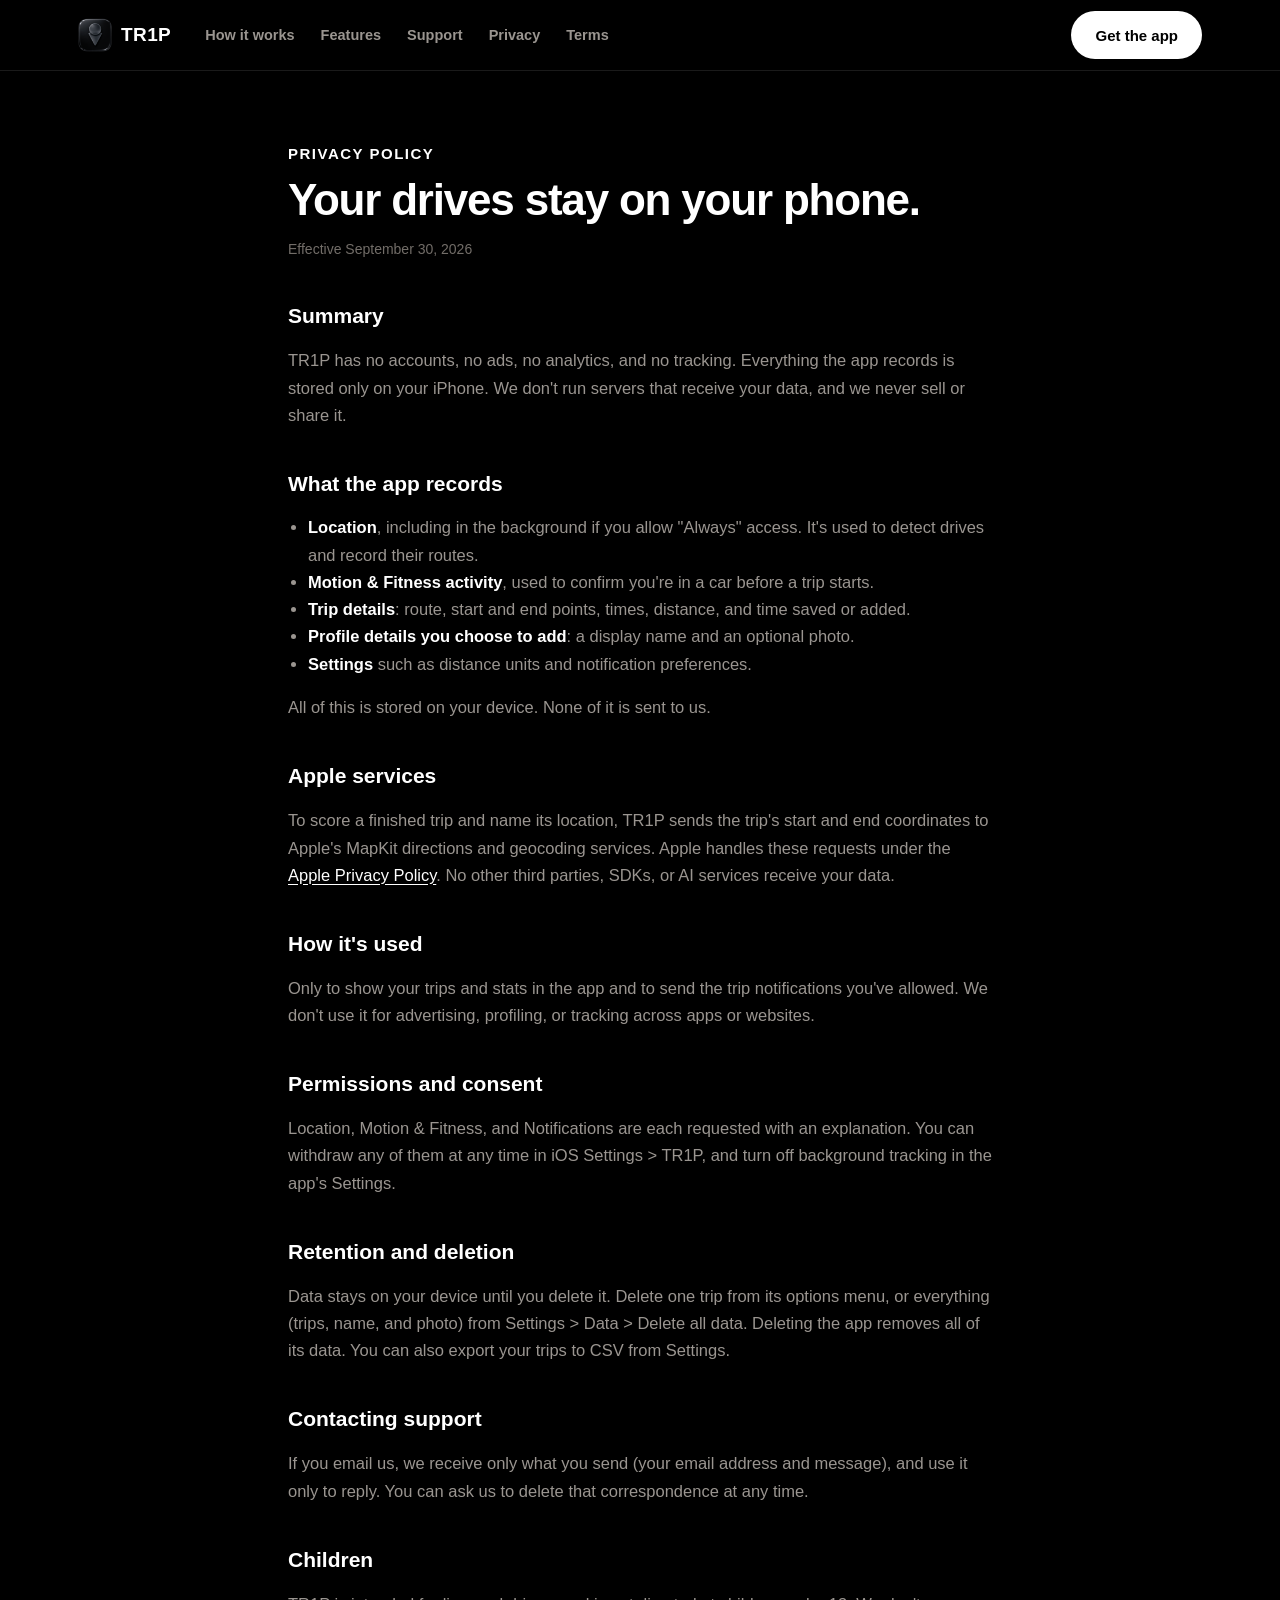
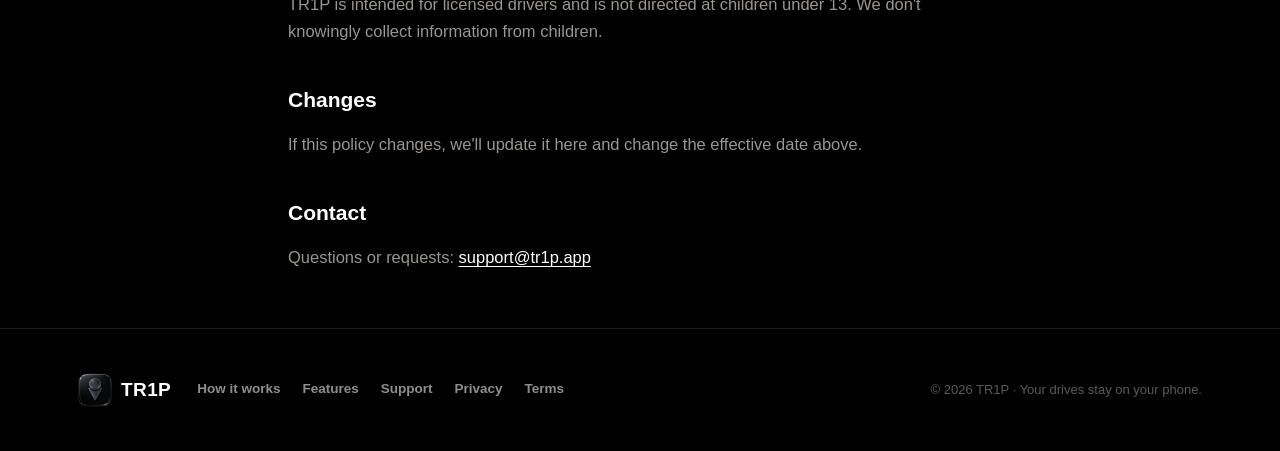
==== commit c7437eca: "Match site to the rebuilt TR1P app; add Terms, rewrite Privacy and Support Remove racing, Premium pr" ====
--- a/privacy.html
+++ b/privacy.html
@@ -1,155 +1,96 @@
 <!DOCTYPE html>
 <html lang="en">
 <head>
-  <meta charset="UTF-8" />
-  <meta name="viewport" content="width=device-width, initial-scale=1.0" />
-  <title>TR1P Privacy Policy</title>
-  <link rel="preconnect" href="https://fonts.googleapis.com" />
-  <link rel="preconnect" href="https://fonts.gstatic.com" crossorigin />
-  <link href="https://fonts.googleapis.com/css2?family=Space+Grotesk:wght@400;500;600;700&family=General+Sans:wght@400;500;600&display=swap" rel="stylesheet" />
-  <link rel="icon" type="image/png" href="./assets/4.png" />
-  <link rel="stylesheet" href="./styles.css" />
+<meta charset="UTF-8" />
+<meta name="viewport" content="width=device-width, initial-scale=1, viewport-fit=cover" />
+<title>TR1P Privacy Policy</title>
+<meta name="description" content="How TR1P handles your data: everything stays on your iPhone." />
+<link rel="icon" type="image/png" href="./assets/app-icon-32.png" />
+<link rel="apple-touch-icon" href="./assets/app-icon-180.png" />
+<link rel="stylesheet" href="./styles.css" />
 </head>
 <body>
-  <div class="background">
-    <div class="orb orb-a"></div>
-    <div class="orb orb-b"></div>
-    <div class="particles" aria-hidden="true">
-      <span style="--x:10%;--d:8s;"></span>
-      <span style="--x:30%;--d:10s;"></span>
-      <span style="--x:50%;--d:7s;"></span>
-      <span style="--x:70%;--d:9s;"></span>
-      <span style="--x:85%;--d:11s;"></span>
-    </div>
+
+<header class="nav">
+  <div class="nav-inner">
+    <a href="./index.html" class="brand">
+      <img class="brand-mark" src="./assets/app-icon-60.png" alt="" width="34" height="34" />
+      <span class="brand-name">TR1P</span>
+    </a>
+    <nav class="nav-links" id="nav-links">
+      <a href="./index.html#how">How it works</a>
+      <a href="./index.html#features">Features</a>
+      <a href="./support.html">Support</a>
+      <a href="./privacy.html">Privacy</a>
+      <a href="./terms.html">Terms</a>
+    </nav>
+    <a class="btn btn-white nav-cta" href="https://apps.apple.com/app/id6760598069">Get the app</a>
+    <button class="nav-toggle" id="navToggle" aria-expanded="false" aria-controls="nav-links" aria-label="Open menu">
+      <span></span><span></span><span></span>
+    </button>
   </div>
+</header>
 
-  <header class="nav nav-page">
-    <div class="logo">
-      <a href="./index.html"><img class="logo-img" src="./assets/4.png" alt="TR1P logo" /></a>
-    </div>
-    <button class="nav-toggle" type="button" aria-expanded="false" aria-controls="site-menu" aria-label="Open menu">
-      <span></span>
-      <span></span>
-      <span></span>
-    </button>
-    <div class="nav-menu" id="site-menu">
-      <nav>
-        <a href="./index.html#features">Features</a>
-        <a href="./support.html">Support</a>
-        <a href="./suggest.html">Suggest</a>
-        <a href="https://testflight.apple.com/join/YW9Vkv33" target="_blank" rel="noopener">Download</a>
-      </nav>
-      <div class="nav-actions">
-        <a class="ghost" href="./index.html">Back home</a>
-      </div>
-    </div>
-  </header>
+<main class="legal">
+<div class="eyebrow">PRIVACY POLICY</div>
+<h1>Your drives stay on your phone.</h1>
+<p class="legal-meta">Effective September 30, 2026</p>
 
-  <main class="page-shell">
-    <section class="page-hero reveal">
-      <p class="eyebrow">Privacy Policy</p>
-      <h1>How TR1P handles your information.</h1>
-      <p class="lede">Effective date: March 17, 2026. This policy explains what TR1P collects, how it is used, and the choices available to you.</p>
-    </section>
+<h2>Summary</h2>
+<p>TR1P has no accounts, no ads, no analytics, and no tracking. Everything the app records is stored only on your iPhone. We don't run servers that receive your data, and we never sell or share it.</p>
 
-    <section class="legal reveal">
-      <div class="legal-card">
-        <h2>1. Overview</h2>
-        <p>TR1P is a driving statistics and trip tracking app that automatically detects drives, records route and distance data, and turns trip activity into insights such as duration, speed, time saved or added, incident moments, and historical trends.</p>
-        <p>This Privacy Policy applies to the TR1P app, the TR1P support page, and related communications. By using TR1P, you agree to the practices described here.</p>
-      </div>
+<h2>What the app records</h2>
+<ul>
+<li><strong>Location</strong>, including in the background if you allow "Always" access. It's used to detect drives and record their routes.</li>
+<li><strong>Motion &amp; Fitness activity</strong>, used to confirm you're in a car before a trip starts.</li>
+<li><strong>Trip details</strong>: route, start and end points, times, distance, and time saved or added.</li>
+<li><strong>Profile details you choose to add</strong>: a display name and an optional photo.</li>
+<li><strong>Settings</strong> such as distance units and notification preferences.</li>
+</ul>
+<p>All of this is stored on your device. None of it is sent to us.</p>
 
-      <div class="legal-card">
-        <h2>2. Information we collect</h2>
-        <p>Depending on how you use TR1P, we may collect or process the following categories of information:</p>
-        <ul class="support-list">
-          <li>Location data used to detect trips, draw route previews, measure distance traveled, and generate trip details</li>
-          <li>Drive-related data such as route coordinates, trip duration, speed information, time saved or added, streaks, and statistics</li>
-          <li>Incident data such as harsh braking and harsh acceleration events when supported by the app experience</li>
-          <li>Settings and preference data, including unit preferences, appearance, and trip detection configuration</li>
-          <li>Support information you choose to send, including your name, email address, and support message</li>
-          <li>Purchase or entitlement status related to premium upgrade flows and unlocks, as reported by Apple</li>
-        </ul>
-      </div>
+<h2>Apple services</h2>
+<p>To score a finished trip and name its location, TR1P sends the trip's start and end coordinates to Apple's MapKit directions and geocoding services. Apple handles these requests under the <a href="https://www.apple.com/legal/privacy/">Apple Privacy Policy</a>. No other third parties, SDKs, or AI services receive your data.</p>
 
-      <div class="legal-card">
-        <h2>3. How we use information</h2>
-        <p>We use information to operate and improve TR1P, including to:</p>
-        <ul class="support-list">
-          <li>Automatically detect and record trips</li>
-          <li>Generate trip history, route previews, trip detail views, and statistics dashboards</li>
-          <li>Show premium-style insights such as filterable trends, charts, drive streaks, and trip summaries</li>
-          <li>Support optional sharing features initiated by you</li>
-          <li>Provide customer support and respond to privacy or account requests</li>
-          <li>Verify premium access, unlocks, and related product functionality</li>
-          <li>Protect the security, integrity, and reliability of the app</li>
-        </ul>
-      </div>
+<h2>How it's used</h2>
+<p>Only to show your trips and stats in the app and to send the trip notifications you've allowed. We don't use it for advertising, profiling, or tracking across apps or websites.</p>
 
-      <div class="legal-card">
-        <h2>4. Data storage and sync</h2>
-        <p>TR1P is designed to keep core trip information on your device. If optional iCloud or Apple-based sync features are enabled, some information may be stored through your Apple account so it can be available across supported devices.</p>
-        <p>We do not sell your personal information. We do not use your trip routes or trip history for third-party advertising.</p>
-      </div>
+<h2>Permissions and consent</h2>
+<p>Location, Motion &amp; Fitness, and Notifications are each requested with an explanation. You can withdraw any of them at any time in iOS Settings &gt; TR1P, and turn off background tracking in the app's Settings.</p>
 
-      <div class="legal-card">
-        <h2>5. Sharing of information</h2>
-        <p>We may share information only in limited situations:</p>
-        <ul class="support-list">
-          <li>With Apple, to the extent necessary for TestFlight distribution, iCloud-related storage, purchases, and app platform features</li>
-          <li>When you choose to share a trip summary card, message, or exported content</li>
-          <li>When required by law, legal process, or to protect rights, safety, or the security of TR1P and its users</li>
-        </ul>
-      </div>
+<h2>Retention and deletion</h2>
+<p>Data stays on your device until you delete it. Delete one trip from its options menu, or everything (trips, name, and photo) from Settings &gt; Data &gt; Delete all data. Deleting the app removes all of its data. You can also export your trips to CSV from Settings.</p>
 
-      <div class="legal-card">
-        <h2>6. Permissions</h2>
-        <p>TR1P may request permissions such as Location access, notification access, and other iPhone permissions needed for trip detection and alerts. You can manage these permissions in your device settings, but some features may not work correctly if permissions are disabled.</p>
-      </div>
+<h2>Contacting support</h2>
+<p>If you email us, we receive only what you send (your email address and message), and use it only to reply. You can ask us to delete that correspondence at any time.</p>
 
-      <div class="legal-card">
-        <h2>7. Data retention</h2>
-        <p>Trip history and related driving information are kept until you delete them, archive them, remove the app, or request deletion where applicable. Support emails may be retained as needed to resolve issues, meet legal obligations, and document prior requests.</p>
-      </div>
+<h2>Children</h2>
+<p>TR1P is intended for licensed drivers and is not directed at children under 13. We don't knowingly collect information from children.</p>
 
-      <div class="legal-card">
-        <h2>8. Your choices</h2>
-        <ul class="support-list">
-          <li>You can review and delete trips inside the app using available trip actions</li>
-          <li>You can change trip detection and other behavior in Settings</li>
-          <li>You can control app permissions through iPhone Settings</li>
-          <li>You can contact us to request help with privacy questions or deletion requests</li>
-        </ul>
-      </div>
+<h2>Changes</h2>
+<p>If this policy changes, we'll update it here and change the effective date above.</p>
 
-      <div class="legal-card">
-        <h2>9. Children’s privacy</h2>
-        <p>TR1P is not intended for children under 13, and we do not knowingly collect personal information from children under 13.</p>
-      </div>
+<h2>Contact</h2>
+<p>Questions or requests: <a href="mailto:support@tr1p.app">support@tr1p.app</a></p>
+</main>
 
-      <div class="legal-card">
-        <h2>10. Changes to this policy</h2>
-        <p>We may update this Privacy Policy from time to time. If we make material changes, we may update the effective date above and provide notice through the app or related channels where appropriate.</p>
-      </div>
+<footer class="footer">
+  <div class="footer-inner">
+    <a href="./index.html" class="brand footer-brand">
+      <img class="brand-mark" src="./assets/app-icon-60.png" alt="" width="34" height="34" />
+      <span class="brand-name">TR1P</span>
+    </a>
+    <nav class="footer-links">
+      <a href="./index.html#how">How it works</a>
+      <a href="./index.html#features">Features</a>
+      <a href="./support.html">Support</a>
+      <a href="./privacy.html">Privacy</a>
+      <a href="./terms.html">Terms</a>
+    </nav>
+    <div class="footer-copy">&copy; 2026 TR1P · Your drives stay on your phone.</div>
+  </div>
+</footer>
 
-      <div class="legal-card">
-        <h2>11. Contact</h2>
-        <p>If you have questions about this Privacy Policy or want to make a privacy-related request, contact <a href="mailto:support@tr1p.app">support@tr1p.app</a> or visit the <a href="./support.html">support page</a>.</p>
-        <p>This document is provided for product use and informational purposes and should be reviewed by legal counsel if you need jurisdiction-specific legal compliance language.</p>
-      </div>
-    </section>
-  </main>
-
-  <footer class="footer">
-    <div>TR1P © 2026 • Smart drive tracking.</div>
-    <div class="footer-links">
-      <a href="./privacy.html">Privacy</a>
-      <a href="./suggest.html">Suggest</a>
-      <a href="./support.html">Support</a>
-      <a href="./index.html">Home</a>
-    </div>
-  </footer>
-
-  <script src="./script.js"></script>
+<script src="./script.js"></script>
 </body>
 </html>
--- a/styles.css
+++ b/styles.css
@@ -1,909 +1,289 @@
-:root {
-  --bg: #060606;
-  --panel: rgba(255, 255, 255, 0.06);
-  --panel-2: rgba(255, 255, 255, 0.1);
-  --stroke: rgba(255, 255, 255, 0.1);
-  --text: #f5f5f5;
-  --muted: #a1a1a1;
-  --accent: #ffffff;
-  --accent-2: #8a8a8a;
-  --shadow: 0 28px 70px rgba(0, 0, 0, 0.55);
-  --radius: 22px;
-  font-family: -apple-system, "SF Pro Display", "SF Pro Text", "Inter", system-ui, sans-serif;
-  background: var(--bg);
-  color: var(--text);
+:root{
+  --bg:#000000;
+  --card:#141414;
+  --card-hover:#1a1a1a;
+  --stroke:#1a1a1a;
+  --stroke-soft:rgba(255,255,255,.10);
+  --text:#ffffff;
+  --text-secondary:#9a9590;
+  --text-tertiary:#726d68;
+  --blue:#0a84ff;
+  --purple:#bf5af2;
+  font-family:-apple-system,"SF Pro Display","Helvetica Neue",sans-serif;
 }
-
-* { box-sizing: border-box; }
-
-body {
-  margin: 0;
-  background:
-    radial-gradient(circle at 18% 18%, rgba(255, 255, 255, 0.08), transparent 30%),
-    radial-gradient(circle at 82% 8%, rgba(255, 255, 255, 0.05), transparent 36%),
-    linear-gradient(180deg, #050505 0%, #0d0d0d 100%);
-  min-height: 100vh;
-  overflow-x: hidden;
-  line-height: 1.6;
+*{box-sizing:border-box;-webkit-font-smoothing:antialiased;}
+html,body{margin:0;padding:0;background:var(--bg);}
+body{color:var(--text);overflow-x:hidden;line-height:1.4;}
+a{color:var(--text);text-decoration:none;}
+button{font:inherit;}
+img{max-width:100%;display:block;}
+::-webkit-scrollbar{width:0;}
+
+.wrap,.section{max-width:1180px;margin:0 auto;padding:0 28px;}
+.grid > *,.passport-section > *,.safety-band > *,.hero-inner > *{min-width:0;}
+.route-strip{flex-wrap:nowrap;overflow-x:auto;}
+.section{padding:100px 28px 20px;}
+@media (max-width:820px){ .section{padding:64px 20px 8px;} }
+
+.eyebrow{font-size:15px;font-weight:700;letter-spacing:.1em;color:var(--text);}
+.eyebrow-blue{color:var(--blue);}
+.eyebrow-center{text-align:center;}
+.section-title{margin-top:12px;font-size:44px;font-weight:800;letter-spacing:-1.2px;line-height:1.1;}
+@media (max-width:820px){ .section-title{font-size:30px;letter-spacing:-.8px;} }
+
+/* ===== buttons ===== */
+.btn{display:inline-flex;align-items:center;justify-content:center;height:48px;padding:0 24px;border-radius:24px;font-size:15px;font-weight:700;white-space:nowrap;transition:background .15s,transform .1s;}
+.btn:active{transform:scale(.97);}
+.btn-white{background:#ffffff;color:#000000;}
+.btn-white:hover{background:#e6e6e6;}
+.btn-ghost{border:1.5px solid rgba(255,255,255,.18);color:#ffffff;}
+.btn-ghost:hover{background:rgba(255,255,255,.06);}
+.btn-lg{height:56px;padding:0 32px;border-radius:28px;font-size:17px;}
+
+/* ===== nav ===== */
+.nav{position:sticky;top:0;z-index:60;backdrop-filter:blur(18px);background:rgba(0,0,0,.72);border-bottom:1px solid var(--stroke);}
+.nav-inner{max-width:1180px;margin:0 auto;padding:0 28px;height:70px;display:flex;align-items:center;gap:34px;}
+.brand{display:flex;align-items:center;gap:9px;flex:none;}
+.brand-name{font-size:19px;font-weight:800;letter-spacing:.4px;}
+.brand-mark{display:block;border-radius:22%;flex:none;}
+
+.nav-links{display:flex;gap:26px;font-size:14.5px;font-weight:600;color:var(--text-secondary);flex:1;}
+.nav-links a{color:var(--text-secondary);}
+.nav-links a:hover{color:#ffffff;}
+.nav-cta{flex:none;}
+.nav-toggle{display:none;flex-direction:column;justify-content:center;gap:5px;width:40px;height:40px;border:none;background:transparent;cursor:pointer;margin-left:auto;}
+.nav-toggle span{display:block;width:22px;height:2px;background:#fff;border-radius:1px;transition:transform .2s,opacity .2s;}
+
+@media (max-width:900px){
+  .nav-links{position:fixed;z-index:100;top:70px;left:0;right:0;background:#000000;backdrop-filter:blur(18px);flex-direction:column;gap:0;padding:8px 20px 20px;border-bottom:1px solid var(--stroke);transform:translateY(-8px);opacity:0;pointer-events:none;transition:opacity .2s,transform .2s;}
+  .nav-links a{padding:14px 4px;border-bottom:1px solid rgba(255,255,255,.06);}
+  .nav-links.is-open{transform:translateY(0);opacity:1;pointer-events:auto;}
+  .nav-cta{display:none;}
+  .nav-toggle{display:flex;}
+  .nav-inner{gap:14px;padding:0 20px;}
 }
-
-.background { position: fixed; inset: 0; pointer-events: none; z-index: 0; }
-.particles {
-  position: absolute;
-  inset: 0;
-  overflow: hidden;
-}
-.particles span {
-  position: absolute;
-  top: -10%;
-  left: var(--x);
-  width: 2px;
-  height: 140px;
-  background: linear-gradient(180deg, rgba(255,255,255,0), rgba(255,255,255,0.14));
-  filter: blur(0.5px);
-  animation: rain var(--d) linear infinite;
-  opacity: 0.45;
-}
-@keyframes rain { to { transform: translateY(120vh); opacity: 0; } }
-.orb {
-  position: absolute; width: 460px; height: 460px; filter: blur(120px);
-  opacity: 0.28; mix-blend-mode: screen;
-  animation: drift 18s ease-in-out infinite alternate;
-}
-.orb-a { background: rgba(255, 255, 255, 0.45); top: -120px; left: -60px; }
-.orb-b { background: rgba(255, 255, 255, 0.18); bottom: -140px; right: -80px; animation-delay: 4s; }
-
-@keyframes drift { to { transform: translate(40px, 40px) scale(1.05); } }
-
-.nav {
-  position: absolute;
-  top: 0;
-  left: 0;
-  right: 0;
-  z-index: 10;
-  display: grid;
-  grid-template-columns: auto 1fr;
-  align-items: center;
-  gap: 24px;
-  padding: 18px 36px;
-  pointer-events: none;
-}
-.nav-menu {
-  display: grid;
-  grid-template-columns: 1fr auto;
-  align-items: center;
-  gap: 18px;
-  justify-self: stretch;
-  pointer-events: auto;
-}
-.nav nav { display: flex; gap: 18px; justify-content: center; pointer-events: auto; }
-.nav a {
-  color: var(--muted); text-decoration: none; font-weight: 500;
-  padding: 8px 12px; border-radius: 12px; transition: color 200ms, background 200ms;
-}
-.nav a:hover { color: var(--text); background: var(--panel); }
-.logo { display: flex; align-items: center; pointer-events: auto; }
-.logo-img {
-  display: block;
-  height: 34px;
-  width: auto;
-  max-width: 140px;
-  object-fit: contain;
-  filter: drop-shadow(0 4px 12px rgba(0,0,0,0.28));
-}
-.nav-toggle {
-  display: none;
-  justify-self: end;
-  width: 44px;
-  height: 44px;
-  padding: 0;
-  background: rgba(255,255,255,0.08);
-  box-shadow: 0 8px 18px rgba(0,0,0,0.2);
-  pointer-events: auto;
-}
-.nav-toggle span {
-  display: block;
-  width: 18px;
-  height: 2px;
-  border-radius: 999px;
-  background: var(--text);
-  transition: transform 200ms ease, opacity 200ms ease;
-}
-.nav-toggle span + span {
-  margin-top: 4px;
-}
-.nav-actions {
-  justify-self: end;
-  display: flex;
-  gap: 10px;
-  pointer-events: auto;
-}
-.nav .ghost { pointer-events: auto; }
-
-button, .primary, .secondary, .ghost {
-  cursor: pointer;
-  border: none;
-  font-weight: 600;
-  border-radius: 14px;
-  text-decoration: none;
-  display: inline-flex;
-  align-items: center;
-  justify-content: center;
-}
-.primary {
-  padding: 14px 18px; color: #050505; background: linear-gradient(120deg, var(--accent), var(--accent-2));
-  background-size: 180% 180%;
-  animation: gradientShift 6s ease infinite;
-  box-shadow: 0 16px 30px rgba(0, 0, 0, 0.28);
-}
-.secondary {
-  padding: 14px 18px; color: var(--text); background: rgba(255,255,255,0.08);
-  box-shadow: 0 12px 24px rgba(0,0,0,0.18);
-}
-.ghost {
-  padding: 10px 14px; color: var(--text); background: rgba(255,255,255,0.08);
-  box-shadow: 0 8px 18px rgba(0,0,0,0.2);
-}
-
-.hero {
-  position: relative;
-  z-index: 1;
-  display: grid;
-  grid-template-columns: repeat(auto-fit, minmax(320px, 1fr));
-  gap: 40px;
-  padding: 118px 36px 40px;
-  align-items: center;
-}
-.hero::after {
-  content: "";
-  position: absolute;
-  inset: 10% 5% auto 5%;
-  height: 30%;
-  background: linear-gradient(90deg, rgba(255,255,255,0), rgba(255,255,255,0.08), rgba(255,255,255,0));
-  filter: blur(60px);
-  opacity: 0.45;
-  animation: sweepLight 9s ease-in-out infinite;
-  z-index: -1;
-}
-@keyframes sweepLight {
-  0% { transform: translateX(-30%); opacity: 0.2; }
-  50% { transform: translateX(20%); opacity: 0.55; }
-  100% { transform: translateX(40%); opacity: 0.2; }
-}
-.hero-copy h1 { font-size: clamp(38px, 6vw, 64px); margin: 12px 0; line-height: 1.05; }
-.hero-title {
-  display: flex;
-  flex-direction: column;
-  gap: 10px;
-}
-.hero-title__intro {
-  display: block;
-}
-.hero-title__dynamic {
-  display: inline-flex;
-  align-items: center;
-  min-height: 1.15em;
-  color: #ffffff;
-  text-shadow: 0 8px 24px rgba(255, 255, 255, 0.08);
-  will-change: transform, opacity, filter;
-}
-.hero-title__dynamic.is-changing {
-  animation: roleSwap 520ms ease;
-}
-@keyframes roleSwap {
-  0% {
-    opacity: 0;
-    transform: translateY(16px) scale(0.98);
-    filter: blur(10px);
-  }
-  55% {
-    opacity: 1;
-    transform: translateY(0) scale(1);
-    filter: blur(0);
-  }
-  100% {
-    opacity: 1;
-    transform: translateY(0) scale(1);
-    filter: blur(0);
-  }
-}
-.hero .lede { color: var(--muted); max-width: 600px; }
-.eyebrow { color: var(--accent); letter-spacing: 0.12em; font-size: 12px; text-transform: uppercase; }
-.lede { font-size: 18px; }
-
-.cta-row { display: flex; flex-wrap: wrap; gap: 14px; align-items: center; margin-top: 18px; }
-.badge { color: var(--muted); font-size: 14px; padding: 8px 12px; border: 1px solid var(--stroke); border-radius: 12px; }
-
-.hero-visual { display: flex; justify-content: center; }
-.mini-map {
-  position: relative;
-  width: 420px;
-  height: 320px;
-  max-width: 94vw;
-  border-radius: 28px;
-  overflow: hidden;
-  background: radial-gradient(circle at 20% 30%, rgba(255,255,255,0.08), transparent 40%),
-    radial-gradient(circle at 78% 18%, rgba(255,255,255,0.05), transparent 45%),
-    #111111;
-  box-shadow: 0 24px 60px rgba(0,0,0,0.3);
-  isolation: isolate;
-  border: 1px solid rgba(255,255,255,0.08);
-}
-.mini-map::before {
-  content: "";
-  position: absolute; inset: 10%;
-  border-radius: 20px;
-  background: linear-gradient(135deg, rgba(255,255,255,0.08), rgba(255,255,255,0.02));
-  filter: blur(12px);
-  opacity: 0.7;
-}
-.mini-map__canvas {
-  position: absolute;
-  inset: 16px;
-}
-.mini-map__canvas path {
-  fill: none;
-  stroke: url(#roadGrad);
-  stroke-width: 10;
-  stroke-linecap: round;
-  stroke-linejoin: round;
-  filter: drop-shadow(0 8px 20px rgba(0,0,0,0.45));
-  stroke-dasharray: 14 16;
-  animation: dash 10s linear infinite;
-}
-@keyframes dash { to { stroke-dashoffset: -600; } }
-.mini-map {
-  --path: path("M20 210 C80 180 100 120 160 120 S260 60 300 80");
-}
-@keyframes spin { to { transform: rotate(360deg); } }
-.navigator {
-  position: absolute;
-  width: 18px;
-  height: 18px;
-  border-radius: 50%;
-  background: radial-gradient(circle at 30% 30%, #ffffff, #cfcfcf);
-  box-shadow:
-    0 0 0 0 rgba(255,255,255,0.12),
-    0 12px 24px rgba(0,0,0,0.26);
-  offset-path: var(--path);
-  offset-distance: 0%;
-  animation: drive 12s ease-in-out infinite alternate;
-}
-.navigator::after {
-  content: "";
-  position: absolute;
-  inset: -12px;
-  border-radius: 50%;
-  border: 1px solid rgba(255,255,255,0.16);
-  animation: spin 4s linear infinite;
-}
-@keyframes drive {
-  0% { offset-distance: 0%; }
-  50% { offset-distance: 55%; }
-  100% { offset-distance: 100%; }
-}
-.ping {
-  position: absolute;
-  width: 10px; height: 10px;
-  border-radius: 50%;
-  background: var(--accent);
-  box-shadow: 0 0 0 0 rgba(255,255,255,0.08);
-  animation: ping 2.8s ease-out infinite;
-}
-.ping-a { top: 68%; left: 10%; animation-delay: 0.2s; }
-.ping-b { top: 32%; right: 12%; animation-delay: 1.2s; background: var(--accent-2); box-shadow: 0 0 0 0 rgba(255,255,255,0.06); }
-@keyframes ping { to { box-shadow: 0 0 0 26px rgba(255,255,255,0); transform: scale(1.6); opacity: 0; } }
-
-@keyframes gradientShift {
-  0% { background-position: 0% 50%; }
-  50% { background-position: 100% 50%; }
-  100% { background-position: 0% 50%; }
-}
-
-.modal-backdrop {
-  position: fixed;
-  inset: 0;
-  background: rgba(0,0,0,0.6);
-  backdrop-filter: blur(8px);
-  display: none;
-  align-items: center;
-  justify-content: center;
-  z-index: 20;
-}
-.modal-backdrop.open { display: flex; }
-.modal {
-  width: min(460px, 90vw);
-  background: rgba(18, 18, 18, 0.94);
-  border-radius: 20px;
-  padding: 22px;
-  box-shadow: 0 30px 70px rgba(0,0,0,0.18);
-  border: 1px solid rgba(255,255,255,0.08);
-}
-.modal-header {
-  display: flex;
-  align-items: center;
-  justify-content: space-between;
-  gap: 12px;
-  margin-bottom: 14px;
-}
-.modal-title h3 { margin: 4px 0 0; }
-.modal-title p { margin: 0; }
-.close-modal { width: 42px; height: 42px; }
-.modal form { display: grid; gap: 12px; }
-.modal label { display: grid; gap: 6px; font-weight: 600; color: var(--text); }
-.modal input,
-.modal textarea {
-  width: 100%;
-  padding: 12px 14px;
-  border-radius: 12px;
-  border: 1px solid rgba(255,255,255,0.12);
-  background: rgba(255,255,255,0.04);
-  color: var(--text);
-  font: inherit;
-}
-.modal input:focus,
-.modal textarea:focus { outline: 1px solid var(--accent-2); border-color: var(--accent-2); }
-.modal-actions { display: flex; justify-content: flex-end; gap: 10px; margin-top: 4px; }
-.modal-hint { color: var(--muted); margin: 0; font-size: 13px; text-align: right; }
-
-.nav-page {
-  position: relative;
-  pointer-events: auto;
-}
-.nav-page .logo a,
-.nav-page .ghost,
-.nav-page nav,
-.nav-page nav a {
-  pointer-events: auto;
-}
-.nav-page > .ghost {
-  justify-self: end;
-  width: auto;
-}
-
-.page-shell {
-  position: relative;
-  z-index: 1;
-  padding: 36px;
-}
-.page-hero {
-  padding: 56px 0 28px;
-  max-width: 760px;
-}
-.page-hero h1 {
-  margin: 0 0 12px;
-  font-size: clamp(42px, 6vw, 72px);
-  line-height: 0.98;
-}
-
-.support-grid {
-  display: grid;
-  grid-template-columns: minmax(320px, 1.1fr) minmax(260px, 0.9fr);
-  gap: 24px;
-  align-items: start;
-}
-.support-panel,
-.support-card,
-.legal-card {
-  background: linear-gradient(180deg, rgba(255,255,255,0.07), rgba(255,255,255,0.03));
-  border: 1px solid rgba(255,255,255,0.08);
-  border-radius: 24px;
-  box-shadow: 0 18px 40px rgba(0,0,0,0.22);
-}
-.support-panel {
-  padding: 24px;
-}
-.support-panel h2,
-.support-card h3,
-.legal-card h2 {
-  margin-top: 0;
-}
-.support-form {
-  display: grid;
-  gap: 14px;
-}
-.support-form label {
-  display: grid;
-  gap: 6px;
-  color: var(--text);
-  font-weight: 600;
-}
-.support-form input,
-.support-form textarea,
-.support-form select {
-  width: 100%;
-  padding: 12px 14px;
-  border-radius: 14px;
-  border: 1px solid rgba(255,255,255,0.12);
-  background: rgba(255,255,255,0.04);
-  color: var(--text);
-  font: inherit;
-}
-.support-form select {
-  appearance: none;
-}
-.support-form input:focus,
-.support-form textarea:focus,
-.support-form select:focus {
-  outline: 1px solid rgba(255,255,255,0.4);
-  border-color: rgba(255,255,255,0.4);
-}
-.support-sidebar {
-  display: grid;
-  gap: 18px;
-}
-.support-card {
-  padding: 20px;
-}
-.support-list {
-  margin: 0;
-  padding-left: 20px;
-  color: var(--muted);
-  display: grid;
-  gap: 10px;
-}
-
-.legal {
-  display: grid;
-  gap: 18px;
-}
-.legal-card {
-  padding: 22px 24px;
-}
-.legal-card p:last-child,
-.legal-card ul:last-child {
-  margin-bottom: 0;
-}
-.legal-card a {
-  color: var(--text);
-}
-
-.feature-grid {
-  padding: 40px 36px;
-  display: grid;
-  grid-template-columns: repeat(auto-fit, minmax(240px, 1fr));
-  gap: 20px;
-  position: relative;
-  z-index: 1;
-}
-.card {
-  background: var(--panel);
-  border-radius: var(--radius);
-  padding: 20px;
-  box-shadow: 0 16px 40px rgba(0, 0, 0, 0.35);
-  position: relative;
-  overflow: hidden;
-  transition: transform 220ms ease, border-color 220ms ease;
-}
-.card::after { content: ""; position: absolute; inset: 0; background: radial-gradient(circle at 20% 20%, rgba(255,255,255,0.05), transparent 45%); opacity: 0; transition: opacity 220ms; }
-.card:hover { transform: translateY(-6px); }
-.card:hover::after { opacity: 1; }
-.card h3 { margin: 8px 0; font-size: 22px; }
-.tag { display: inline-flex; padding: 8px 10px; border-radius: 12px; background: rgba(255,255,255,0.08); margin-right: 8px; font-size: 13px; }
-.pill { display: inline-flex; padding: 8px 12px; border-radius: 999px; background: rgba(255,255,255,0.08); font-size: 13px; }
-.sparkline { display: flex; gap: 6px; margin-top: 12px; }
-.sparkline span { width: 10px; background: linear-gradient(180deg, var(--accent), var(--accent-2)); border-radius: 6px; animation: spark 1.6s ease-in-out infinite; }
-.sparkline span:nth-child(odd) { animation-delay: 0.3s; }
-@keyframes spark { 0%, 100% { height: 10px; opacity: 0.6; } 50% { height: 28px; opacity: 1; } }
-.avatars { display: flex; gap: 10px; margin-top: 12px; }
-.dot { width: 14px; height: 14px; border-radius: 50%; background: linear-gradient(135deg, var(--accent), var(--accent-2)); animation: float 3s ease-in-out infinite; animation-delay: calc(var(--d) * 0.2s); }
-@keyframes float { 0%,100% { transform: translateY(0); } 50% { transform: translateY(-6px); } }
-
-.split {
-  padding: 70px 36px;
-  display: grid;
-  grid-template-columns: repeat(auto-fit, minmax(320px, 1fr));
-  gap: 40px;
-  align-items: center;
-  position: relative;
-  z-index: 1;
-}
-.phone-showcase {
-  padding: 44px 36px 70px;
-  display: grid;
-  grid-template-columns: minmax(320px, 0.95fr) minmax(320px, 1.05fr);
-  gap: 42px;
-  align-items: center;
-  position: relative;
-  z-index: 1;
-}
-.phone-showcase__copy {
-  display: grid;
-  gap: 18px;
-}
-.phone-showcase__copy h2,
-.feature-matrix__intro h2 {
-  margin: 0;
-  font-size: clamp(32px, 4vw, 48px);
-  line-height: 1.02;
-}
-.phone-showcase__stats {
-  display: grid;
-  gap: 12px;
-}
-.mini-stat {
-  display: grid;
-  gap: 6px;
-  padding: 16px 18px;
-  background: var(--panel);
-  border-radius: 18px;
-  box-shadow: 0 16px 32px rgba(0, 0, 0, 0.22);
-}
-.mini-stat p {
-  margin: 0;
-  color: var(--muted);
-}
-.mini-stat__label {
-  font-size: 12px;
-  letter-spacing: 0.12em;
-  text-transform: uppercase;
-  color: var(--muted);
-}
-.phone-cluster {
-  display: grid;
-  grid-template-columns: repeat(2, minmax(0, 1fr));
-  gap: 16px 12px;
-  align-items: start;
-  justify-items: center;
-}
-.phone {
-  margin: 0;
-  width: min(210px, 100%);
-}
-.phone-left {
-  grid-column: 1;
-  grid-row: 1;
-  transform: rotate(-6deg);
-}
-.phone-center {
-  grid-column: 2;
-  grid-row: 1;
-  transform: rotate(0deg);
-}
-.phone-right {
-  grid-column: 1 / span 2;
-  grid-row: 2;
-  justify-self: center;
-  transform: rotate(6deg);
-}
-.phone img {
-  display: block;
-  width: 100%;
-  height: auto;
-  filter: drop-shadow(0 26px 36px rgba(0,0,0,0.38));
-}
-
-.insight-rows {
-  padding: 0 36px 70px;
-  display: grid;
-  gap: 18px;
-  position: relative;
-  z-index: 1;
-}
-.insight-row {
-  display: grid;
-  grid-template-columns: minmax(220px, 0.9fr) minmax(280px, 1.1fr);
-  gap: 28px;
-  align-items: center;
-  padding: 24px 26px;
-  border-radius: 24px;
-  background: linear-gradient(180deg, rgba(255,255,255,0.06), rgba(255,255,255,0.03));
-  box-shadow: 0 18px 40px rgba(0,0,0,0.22);
-}
-.insight-row h3 {
-  margin: 4px 0 0;
-}
-.insight-row p:last-child {
-  margin: 0;
-  color: var(--muted);
-}
-
-.feature-matrix {
-  padding: 0 36px 70px;
-  display: grid;
-  gap: 20px;
-  position: relative;
-  z-index: 1;
-}
-.feature-matrix__intro {
-  display: grid;
-  gap: 8px;
-}
-.feature-list {
-  display: grid;
-  grid-template-columns: repeat(auto-fit, minmax(240px, 1fr));
-  gap: 12px;
-}
-.feature-pill {
-  padding: 16px 18px;
-  border-radius: 18px;
-  background: rgba(255,255,255,0.05);
-  border: 1px solid rgba(255,255,255,0.08);
-  color: var(--text);
-  box-shadow: 0 14px 30px rgba(0,0,0,0.18);
-}
-
-.speed-story {
-  padding: 0 36px 70px;
-  display: grid;
-  grid-template-columns: minmax(320px, 1fr) minmax(320px, 0.95fr);
-  gap: 28px;
-  align-items: stretch;
-  position: relative;
-  z-index: 1;
-}
-.speed-story__copy {
-  display: grid;
-  gap: 18px;
-}
-.speed-story__copy h2 {
-  margin: 0;
-  font-size: clamp(34px, 4.5vw, 54px);
-  line-height: 1.02;
-}
-.speed-story__stats {
-  display: grid;
-  grid-template-columns: repeat(2, minmax(0, 1fr));
-  gap: 12px;
-}
-.speed-visual__card {
-  height: 100%;
-  padding: 24px;
-  border-radius: 26px;
-  background: linear-gradient(180deg, rgba(255,255,255,0.07), rgba(255,255,255,0.03));
-  border: 1px solid rgba(255,255,255,0.08);
-  box-shadow: 0 20px 40px rgba(0,0,0,0.24);
-  display: grid;
-  grid-template-rows: auto 1fr auto;
-  gap: 18px;
-}
-.speed-visual__labels,
-.speed-visual__footer {
-  display: flex;
-  justify-content: space-between;
-  gap: 16px;
-}
-.speed-visual__labels {
-  color: var(--muted);
-  font-size: 14px;
-}
-.speed-visual__footer strong {
-  display: block;
-  margin-top: 4px;
-  font-size: 22px;
-}
-.speed-lane {
-  position: relative;
-  height: 100%;
-  min-height: 300px;
-  border-radius: 22px;
-  overflow: hidden;
-  background:
-    linear-gradient(180deg, rgba(255,255,255,0.04), rgba(255,255,255,0.02)),
-    #0b0b0b;
-}
-.speed-lane__track {
-  position: absolute;
-  inset: 18px 34px;
-  border-radius: 18px;
-  background:
-    linear-gradient(90deg, transparent 48%, rgba(255,255,255,0.18) 48%, rgba(255,255,255,0.18) 52%, transparent 52%),
-    linear-gradient(180deg, rgba(255,255,255,0.08), rgba(255,255,255,0.03));
-}
-.speed-lane__track::before,
-.speed-lane__track::after {
-  content: "";
-  position: absolute;
-  left: 50%;
-  width: 4px;
-  height: 18px;
-  transform: translateX(-50%);
-  background: rgba(255,255,255,0.25);
-  border-radius: 999px;
-  animation: laneDash 1.3s linear infinite;
-}
-.speed-lane__track::before { top: 20px; }
-.speed-lane__track::after { bottom: 20px; animation-delay: 0.65s; }
-@keyframes laneDash {
-  0% { opacity: 0.15; transform: translateX(-50%) translateY(-8px); }
-  50% { opacity: 1; }
-  100% { opacity: 0.15; transform: translateX(-50%) translateY(8px); }
-}
-.speed-lane__car {
-  position: absolute;
-  width: 74px;
-  height: 34px;
-  border-radius: 999px 999px 12px 12px;
-  background: linear-gradient(180deg, rgba(255,255,255,0.95), rgba(180,180,180,0.95));
-  box-shadow: 0 12px 24px rgba(0,0,0,0.28);
-}
-.speed-lane__car::before,
-.speed-lane__car::after {
-  content: "";
-  position: absolute;
-  bottom: -6px;
-  width: 14px;
-  height: 14px;
-  border-radius: 50%;
-  background: #050505;
-  box-shadow: inset 0 0 0 3px rgba(255,255,255,0.16);
-}
-.speed-lane__car::before { left: 10px; }
-.speed-lane__car::after { right: 10px; }
-.speed-lane__car--base {
-  left: 24%;
-  top: 132px;
-  animation: cruiseCar 4.8s ease-in-out infinite;
-}
-.speed-lane__car--fast {
-  right: 20%;
-  top: 68px;
-  background: linear-gradient(180deg, rgba(255,255,255,1), rgba(220,220,220,0.96));
-  animation: fastCar 4.8s ease-in-out infinite;
-}
-@keyframes cruiseCar {
-  0%, 100% { transform: translateX(-10px); }
-  50% { transform: translateX(10px); }
-}
-@keyframes fastCar {
-  0%, 100% { transform: translateX(-18px); }
-  50% { transform: translateX(18px); }
-}
-
-.timeline { border-left: 1px solid var(--stroke); padding-left: 18px; display: grid; gap: 18px; }
-.step { display: grid; grid-template-columns: auto 1fr; gap: 14px; align-items: start; }
-.step .dot { width: 12px; height: 12px; background: var(--accent); border-radius: 50%; box-shadow: 0 0 0 8px rgba(255,255,255,0.04); }
-
-.footer {
-  padding: 24px 36px 40px;
-  border-top: 1px solid var(--stroke);
-  color: var(--muted);
-  display: flex; justify-content: space-between; flex-wrap: wrap; gap: 10px;
-}
-.footer-links {
-  display: flex;
-  flex-wrap: wrap;
-  gap: 18px;
-}
-.footer a { color: var(--muted); text-decoration: none; }
-.footer a:hover { color: var(--text); }
-
-.reveal { opacity: 0; transform: translateY(28px); transition: opacity 480ms ease, transform 520ms ease; }
-.reveal.visible { opacity: 1; transform: translateY(0); }
-
-@media (max-width: 720px) {
-  .background .orb,
-  .background .particles,
-  .hero::after {
-    display: none;
-  }
-  .mini-map__canvas path,
-  .navigator,
-  .navigator::after,
-  .ping,
-  .dot,
-  .sparkline span,
-  .primary {
-    animation: none !important;
-  }
-  .nav {
-    grid-template-columns: auto auto;
-    justify-content: space-between;
-    padding: 12px 16px;
-    align-items: center;
-    gap: 0;
-    pointer-events: auto;
-  }
-  .logo-img { height: 30px; max-width: 120px; }
-  .nav-toggle {
-    display: inline-flex;
-    flex-direction: column;
-    align-items: center;
-    justify-content: center;
-  }
-  .nav-menu {
-    display: none;
-    position: absolute;
-    top: calc(100% + 10px);
-    left: 16px;
-    right: 16px;
-    grid-template-columns: 1fr;
-    gap: 12px;
-    padding: 14px;
-    border-radius: 20px;
-    background: rgba(18,18,18,0.96);
-    border: 1px solid rgba(255,255,255,0.08);
-    box-shadow: 0 24px 44px rgba(0,0,0,0.32);
-    backdrop-filter: blur(14px);
-  }
-  .nav.is-open .nav-menu {
-    display: grid;
-  }
-  .nav.is-open .nav-toggle span:nth-child(1) {
-    transform: translateY(6px) rotate(45deg);
-  }
-  .nav.is-open .nav-toggle span:nth-child(2) {
-    opacity: 0;
-  }
-  .nav.is-open .nav-toggle span:nth-child(3) {
-    transform: translateY(-6px) rotate(-45deg);
-  }
-  .nav nav,
-  .nav-actions {
-    display: grid;
-    gap: 8px;
-    justify-self: stretch;
-  }
-  .nav nav a,
-  .nav-actions a {
-    width: 100%;
-    justify-content: flex-start;
-    padding: 12px 14px;
-    background: rgba(255,255,255,0.04);
-  }
-  .hero { padding: 96px 18px 32px; }
-  .page-shell { padding: 18px; }
-  .page-hero { padding: 72px 0 22px; }
-  .page-hero h1 { font-size: clamp(34px, 10vw, 52px); }
-  .support-grid { grid-template-columns: 1fr; }
-  .hero-copy h1 { font-size: clamp(32px, 9vw, 46px); }
-  .hero-title { gap: 6px; }
-  .cta-row { flex-direction: column; align-items: stretch; }
-  .mini-map { width: 100%; height: 260px; }
-  .feature-grid { padding: 28px 18px; }
-  .speed-story {
-    grid-template-columns: 1fr;
-    padding-left: 18px;
-    padding-right: 18px;
-  }
-  .speed-story__stats {
-    grid-template-columns: 1fr;
-  }
-  .phone-showcase,
-  .insight-rows,
-  .feature-matrix { padding-left: 18px; padding-right: 18px; }
-  .phone-showcase {
-    grid-template-columns: 1fr;
-    padding-top: 28px;
-    gap: 24px;
-  }
-  .phone-cluster {
-    grid-template-columns: repeat(2, minmax(0, 1fr));
-    gap: 12px 10px;
-    justify-items: center;
-    max-width: 320px;
-    margin: 0 auto;
-  }
-  .phone {
-    width: min(132px, 100%);
-    transform: none;
-  }
-  .phone-left,
-  .phone-center,
-  .phone-right {
-    justify-self: center;
-  }
-  .phone-left {
-    grid-column: 1;
-    grid-row: 1;
-  }
-  .phone-center {
-    grid-column: 2;
-    grid-row: 1;
-  }
-  .phone-right {
-    grid-column: 1 / span 2;
-    grid-row: 2;
-  }
-  .insight-row {
-    grid-template-columns: 1fr;
-    gap: 14px;
-    padding: 20px;
-  }
-  .split { padding: 50px 18px; }
-  .feature-list { grid-template-columns: 1fr; }
-}
-
-@media (prefers-reduced-motion: reduce) {
-  *, *::before, *::after { animation-duration: 0.001ms !important; animation-iteration-count: 1 !important; transition-duration: 0.001ms !important; }
-}
+.nav-toggle.is-open span:nth-child(1){transform:translateY(7px) rotate(45deg);}
+.nav-toggle.is-open span:nth-child(2){opacity:0;}
+.nav-toggle.is-open span:nth-child(3){transform:translateY(-7px) rotate(-45deg);}
+
+/* ===== hero ===== */
+.hero{position:relative;overflow:hidden;}
+.hero-glow{position:absolute;inset:0;pointer-events:none;}
+.orb{position:absolute;border-radius:50%;filter:blur(44px);}
+.orb-a{top:-16%;left:8%;width:560px;height:560px;background:radial-gradient(circle,#1e3a8a 0%,transparent 65%);opacity:.75;animation:aur 10s ease-in-out infinite;}
+.orb-b{top:-4%;right:4%;width:480px;height:480px;background:radial-gradient(circle,#0284c7 0%,transparent 65%);opacity:.5;animation:aur2 11s ease-in-out infinite;}
+.orb-c{bottom:-40%;left:22%;width:640px;height:640px;background:radial-gradient(circle,#1e3a8a 0%,transparent 65%);opacity:.8;animation:aur 11s ease-in-out infinite;}
+.orb-d{bottom:-30%;right:16%;width:480px;height:480px;background:radial-gradient(circle,#0284c7 0%,transparent 65%);opacity:.5;animation:aur2 12s ease-in-out infinite;}
+.hero-fade{position:absolute;inset:0;background:linear-gradient(180deg,rgba(0,0,0,.25) 0%,rgba(0,0,0,0) 30%,rgba(0,0,0,.9) 82%,#000 100%);}
+@keyframes aur{0%{transform:translate(0,0) scale(1)}50%{transform:translate(40px,-30px) scale(1.15)}100%{transform:translate(0,0) scale(1)}}
+@keyframes aur2{0%{transform:translate(0,0) scale(1.1)}50%{transform:translate(-36px,24px) scale(.95)}100%{transform:translate(0,0) scale(1.1)}}
+
+.hero-inner{position:relative;max-width:1180px;margin:0 auto;padding:88px 28px 40px;display:grid;grid-template-columns:1.1fr .9fr;gap:48px;align-items:center;}
+@media (max-width:980px){ .hero-inner{grid-template-columns:1fr;padding:48px 20px 20px;gap:44px;} }
+
+.pill{animation:rise .6s both;display:inline-flex;align-items:center;gap:9px;background:rgba(34,31,28,.75);backdrop-filter:blur(14px);border:1px solid var(--stroke-soft);border-radius:20px;padding:8px 15px;font-size:13px;font-weight:600;}
+.dot{width:7px;height:7px;border-radius:4px;background:var(--blue);animation:pulse 2s infinite;flex:none;}
+@keyframes rise{from{opacity:0;transform:translateY(24px)}to{opacity:1;transform:translateY(0)}}
+@keyframes pop{from{opacity:0;transform:scale(.9)}to{opacity:1;transform:scale(1)}}
+@keyframes pulse{0%,100%{opacity:1}50%{opacity:.3}}
+
+.hero-copy h1{animation:rise .6s .1s both;margin-top:22px;font-size:62px;font-weight:800;letter-spacing:-2px;line-height:1.04;}
+@media (max-width:980px){ .hero-copy h1{font-size:40px;letter-spacing:-1.2px;} }
+@media (max-width:480px){ .hero-copy h1{font-size:33px;} }
+.hero-sub{animation:rise .6s .2s both;margin-top:18px;font-size:19px;line-height:1.5;color:#cfcac5;max-width:480px;}
+@media (max-width:980px){ .hero-sub{font-size:17px;} }
+.hero-ctas{animation:rise .6s .3s both;margin-top:30px;display:flex;gap:14px;align-items:center;flex-wrap:wrap;}
+@media (max-width:480px){ .hero-ctas{flex-direction:column;align-items:stretch;} .hero-ctas .btn{width:100%;} }
+.hero-meta{animation:rise .6s .4s both;margin-top:22px;display:flex;gap:16px;font-size:13px;font-weight:600;color:var(--text-secondary);flex-wrap:wrap;}
+
+.hero-visual{position:relative;animation:pop .7s .2s both;}
+.float-chip{position:absolute;z-index:2;display:flex;align-items:center;gap:8px;background:rgba(34,31,28,.82);backdrop-filter:blur(14px);border:1px solid var(--stroke-soft);border-radius:20px;padding:9px 14px;font-size:12.5px;font-weight:600;}
+.chip-a{top:-6px;left:-8px;animation:floaty 5s ease-in-out infinite;}
+.chip-b{bottom:-14px;right:6px;animation:floaty2 6s ease-in-out infinite;}
+@keyframes floaty{0%,100%{transform:translateY(0)}50%{transform:translateY(-10px)}}
+@keyframes floaty2{0%,100%{transform:translateY(-6px)}50%{transform:translateY(7px)}}
+.badge-num{background:#ffffff;color:#000000;border-radius:6px;padding:1px 6px;font-weight:800;font-size:11px;}
+@media (max-width:560px){ .chip-b{display:none;} .chip-a{left:2px;top:-14px;font-size:11px;padding:7px 11px;} }
+
+.phone{margin:0 auto;width:340px;max-width:100%;border-radius:44px;background:#0c0b0a;border:2px solid #2c2c2c;box-shadow:0 40px 90px rgba(0,0,0,.7),0 0 60px rgba(255,255,255,.12);padding:12px;}
+.phone-inner{border-radius:34px;background:#121110;overflow:hidden;padding:0 0 22px;}
+.notch{display:flex;justify-content:center;padding:10px 0 0;}
+.notch::before{content:"";width:96px;height:26px;border-radius:14px;background:#000000;display:block;}
+.phone-body{padding:20px 18px 0;}
+.live-label{font-size:12px;font-weight:700;letter-spacing:.08em;color:var(--text-secondary);}
+.race-card{margin-top:10px;background:rgba(34,31,28,.92);border:1px solid var(--stroke-soft);border-radius:20px;overflow:hidden;}
+.race-top{padding:13px 15px 10px;display:flex;justify-content:space-between;font-size:12.5px;color:var(--text-secondary);}
+.race-top span:first-child{font-weight:600;}
+.race-row{padding:0 15px 10px;display:flex;align-items:center;justify-content:space-between;gap:8px;}
+.race-place{font-size:19px;font-weight:800;}
+.race-time{font-size:16px;font-weight:700;color:var(--blue);}
+.race-place-right{text-align:right;}
+.race-track{flex:1;margin:0 10px;height:2px;background:repeating-linear-gradient(90deg,#3d3936 0 6px,transparent 6px 13px);position:relative;}
+.race-dot{position:absolute;top:-4px;left:44%;width:9px;height:9px;border-radius:5px;background:#fff;box-shadow:0 0 10px rgba(255,255,255,.8);}
+.race-bar{margin:0 15px;height:3px;border-radius:2px;background:#2e2b28;overflow:hidden;}
+.race-bar span{display:block;height:100%;background:var(--blue);}
+.race-foot{border-top:1px solid rgba(255,255,255,.07);margin-top:11px;padding:12px 15px;display:flex;justify-content:space-between;align-items:center;gap:8px;}
+.race-beat{font-size:14px;font-weight:700;}
+.race-beat span{color:var(--blue);}
+.race-sub{font-size:11.5px;color:var(--text-secondary);margin-top:2px;}
+.race-plus{background:var(--blue);color:#fff;border-radius:9px;padding:5px 10px;font-weight:800;font-size:14px;flex:none;}
+
+.timeline-card{margin-top:12px;background:rgba(34,31,28,.92);border:1px solid var(--stroke-soft);border-radius:18px;padding:13px 15px;}
+.timeline-label{font-size:10.5px;font-weight:700;letter-spacing:.08em;color:var(--text-secondary);}
+.timeline-row{display:flex;align-items:center;gap:11px;margin-top:10px;}
+.tdot{width:9px;height:9px;border-radius:5px;flex:none;background:#3d3936;}
+.timeline-row.done .tdot{background:var(--blue);}
+.timeline-row.now .tdot{background:#fff;animation:blink 1.6s ease-in-out infinite;}
+@keyframes blink{0%,100%{transform:scale(1)}50%{transform:scale(1.5)}}
+.tlabel{font-size:12px;font-weight:500;color:#726d68;}
+.timeline-row.done .tlabel{color:#d8d4d0;}
+.timeline-row.now .tlabel{color:#fff;font-weight:700;}
+.ttime{margin-left:auto;font-size:11px;color:#726d68;}
+
+.mini-stats{margin-top:12px;display:grid;grid-template-columns:1fr 1fr 1fr;gap:9px;}
+.mini-stat{background:rgba(34,31,28,.92);border:1px solid rgba(255,255,255,.08);border-radius:14px;padding:10px 11px;text-align:center;}
+.mini-val{font-size:16px;font-weight:800;}
+.mini-val.accent{color:var(--blue);}
+.mini-lbl{font-size:10px;color:var(--text-secondary);margin-top:2px;}
+
+/* ===== ticker ===== */
+.ticker-strip{border-top:1px solid var(--stroke);border-bottom:1px solid var(--stroke);background:#0a0a0a;padding:22px 0;overflow:hidden;}
+.ticker-track{display:flex;width:max-content;animation:marquee 30s linear infinite;}
+.ticker-item{display:flex;align-items:center;gap:12px;padding:0 34px;font-size:15px;font-weight:700;color:#8e8e8e;white-space:nowrap;}
+.ticker-item .mark{color:#fff;}
+@keyframes marquee{from{transform:translateX(0)}to{transform:translateX(-50%)}}
+@media (prefers-reduced-motion:reduce){ .ticker-track{animation:none;} }
+
+/* ===== grids / cards ===== */
+.grid{display:grid;gap:14px;}
+.grid-3{grid-template-columns:1fr 1fr 1fr;margin-top:44px;}
+.grid-4{grid-template-columns:repeat(4,1fr);margin-top:44px;}
+@media (max-width:980px){ .grid-3{grid-template-columns:1fr 1fr;} .grid-4{grid-template-columns:1fr 1fr;} }
+@media (max-width:600px){ .grid-3{grid-template-columns:1fr;} .grid-4{grid-template-columns:1fr;} }
+
+.card{background:var(--card);border-radius:24px;padding:28px;}
+.step-icon{width:54px;height:54px;border-radius:27px;display:grid;place-items:center;font-size:21px;font-weight:800;}
+.icon-white{background:#ffffff;color:#000000;}
+.icon-blue{background:var(--blue);color:#ffffff;}
+.icon-purple{background:var(--purple);color:#ffffff;}
+.icon-dark{background:#1a1a1a;color:#ffffff;}
+.step-n{margin-top:20px;font-size:13px;font-weight:800;letter-spacing:.08em;color:#6a6a6a;}
+.step-title{margin-top:8px;font-size:23px;font-weight:800;letter-spacing:-.4px;}
+.step-desc{margin-top:10px;font-size:15.5px;line-height:1.5;color:var(--text-secondary);}
+
+.features-head{margin-top:12px;display:flex;justify-content:space-between;align-items:flex-end;gap:30px;flex-wrap:wrap;}
+.features-sub{font-size:16px;color:var(--text-secondary);max-width:380px;line-height:1.5;margin:0;}
+.feat-card{padding:24px;display:flex;flex-direction:column;gap:14px;transition:background .15s;}
+.feat-card:hover{background:var(--card-hover);}
+.feat-icon{width:46px;height:46px;border-radius:23px;display:grid;place-items:center;font-size:18px;font-weight:800;}
+.feat-title{font-size:18px;font-weight:800;letter-spacing:-.2px;}
+.feat-desc{margin-top:6px;font-size:14px;line-height:1.45;color:var(--text-secondary);}
+
+/* ===== passport ===== */
+.passport-section{display:grid;grid-template-columns:1fr 1fr;gap:60px;align-items:center;}
+@media (max-width:980px){ .passport-section{grid-template-columns:1fr;gap:36px;} }
+.passport-sub{margin-top:18px;font-size:17px;line-height:1.55;color:var(--text-secondary);max-width:440px;}
+.check-list{margin-top:26px;display:flex;flex-direction:column;gap:12px;font-size:15.5px;color:#cfcac5;}
+.check-row{display:flex;gap:12px;align-items:center;}
+.check-badge{width:26px;height:26px;border-radius:13px;background:rgba(10,132,255,.15);color:var(--blue);display:grid;place-items:center;font-size:12px;font-weight:800;flex:none;}
+.badge-row{margin-top:26px;display:flex;gap:10px;flex-wrap:wrap;}
+.mini-badge{display:flex;align-items:center;gap:9px;background:var(--card);border-radius:18px;padding:8px 15px 8px 8px;font-size:13.5px;font-weight:700;}
+.mini-badge-icon{width:30px;height:30px;border-radius:15px;background:#fff;color:#000;display:grid;place-items:center;font-size:11px;font-weight:800;flex:none;}
+
+.passport-card{border-radius:26px;padding:30px;background:linear-gradient(160deg,#0a1e45 0%,#123c80 55%,#1a5fc0 100%);border:1px solid rgba(255,255,255,.14);box-shadow:0 30px 70px rgba(18,60,128,.45);}
+@media (max-width:480px){ .passport-card{padding:22px;} }
+.passport-top{display:flex;justify-content:space-between;align-items:baseline;}
+.passport-title{font-size:20px;font-weight:800;letter-spacing:.04em;}
+.passport-icon{font-size:15px;color:#a9c7f2;}
+.passport-sub2{font-size:11.5px;letter-spacing:.14em;color:#8db2e6;margin-top:4px;}
+.passport-grid-2{display:grid;grid-template-columns:1fr 1.4fr;gap:20px;margin-top:26px;}
+.passport-grid-3{display:grid;grid-template-columns:1.2fr 1fr 1fr;gap:14px;margin-top:20px;}
+.p-label{font-size:12px;letter-spacing:.1em;color:#8db2e6;}
+.p-big{font-size:44px;font-weight:800;margin-top:2px;}
+@media (max-width:480px){ .p-big{font-size:32px;} }
+.p-note{font-size:12.5px;color:#8db2e6;}
+.p-mid{font-size:28px;font-weight:800;margin-top:2px;}
+.route-strip{margin-top:24px;background:rgba(16,15,14,.5);border:1px solid rgba(255,255,255,.18);border-radius:16px;padding:14px 16px;display:flex;align-items:center;gap:8px;overflow:hidden;}
+.route-stop{font-size:13px;font-weight:800;letter-spacing:.04em;color:#e2eeff;flex:none;}
+.route-gap{flex:1;height:2px;background:repeating-linear-gradient(90deg,rgba(255,255,255,.3) 0 5px,transparent 5px 11px);min-width:14px;}
+.route-dot{width:10px;height:10px;border-radius:6px;background:#fff;flex:none;box-shadow:0 0 10px rgba(255,255,255,.8);}
+
+/* ===== safety ===== */
+.safety-band{background:var(--card);border-radius:30px;padding:56px;display:grid;grid-template-columns:1fr 1fr;gap:56px;align-items:center;}
+@media (max-width:820px){ .safety-band{grid-template-columns:1fr;padding:32px 24px;gap:28px;} }
+.safety-title{margin-top:12px;font-size:38px;letter-spacing:-1px;line-height:1.12;}
+@media (max-width:820px){ .safety-title{font-size:27px;} }
+.safety-desc{margin-top:16px;font-size:16.5px;line-height:1.55;color:var(--text-secondary);}
+.trust-list{display:flex;flex-direction:column;gap:14px;}
+.trust-row{display:flex;align-items:center;gap:16px;background:#1a1a1a;border-radius:20px;padding:18px 20px;}
+.trust-icon{width:44px;height:44px;border-radius:22px;background:#242424;color:var(--blue);display:grid;place-items:center;font-size:17px;flex:none;}
+.trust-title{font-size:16.5px;font-weight:700;}
+.trust-sub{font-size:13.5px;color:#8e8e8e;margin-top:2px;}
+
+/* ===== pricing ===== */
+.pricing-head{text-align:center;}
+.pricing-sub{margin-top:14px;font-size:17px;color:var(--text-secondary);}
+.ticker-word{color:#fff;font-weight:800;}
+.plans{align-items:stretch;}
+.plan{position:relative;display:flex;flex-direction:column;background:var(--card);border-radius:26px;padding:30px 28px;cursor:pointer;transition:all .2s;border:2px solid #1f1f1f;text-align:left;color:#fff;}
+.plan.is-selected{border-color:#fff;box-shadow:0 0 44px rgba(255,255,255,.22);}
+.plan-badge{position:absolute;top:-14px;left:50%;transform:translateX(-50%);background:#fff;color:#000;border-radius:14px;padding:5px 14px;font-size:12px;font-weight:800;letter-spacing:.05em;white-space:nowrap;}
+.plan-name{font-size:22px;font-weight:800;}
+.plan-blurb{font-size:14px;color:var(--text-secondary);margin-top:4px;line-height:1.4;}
+.plan-price{display:flex;align-items:baseline;gap:8px;margin-top:18px;}
+.plan-price .price{font-size:40px;font-weight:800;letter-spacing:-1px;}
+.plan-price .per{font-size:15px;color:var(--text-secondary);}
+.plan-bill{font-size:13px;color:var(--text-tertiary);margin-top:4px;}
+.plan-save{margin-top:12px;display:inline-block;background:#fff;color:#000;border-radius:14px;padding:5px 12px;font-size:12.5px;font-weight:800;width:fit-content;}
+.plan-spacer{flex:1;}
+.plan-cta{margin-top:24px;height:50px;border-radius:25px;display:grid;place-items:center;font-size:15.5px;font-weight:700;transition:all .2s;background:#1f1f1f;color:#cfcac5;}
+.plan.is-selected .plan-cta{background:#fff;color:#000;}
+.pricing-foot{margin-top:26px;display:flex;justify-content:center;gap:26px;font-size:14px;color:var(--text-secondary);flex-wrap:wrap;}
+
+/* ===== faq ===== */
+.faq-section{max-width:820px;}
+.faq-title{text-align:center;font-size:40px;}
+@media (max-width:600px){ .faq-title{font-size:28px;} }
+.faq-list{margin-top:36px;background:var(--card);border-radius:24px;padding:8px 28px;}
+@media (max-width:600px){ .faq-list{padding:4px 18px;} }
+.faq-item{border-top:1px solid #222;}
+.faq-item:first-child{border-top:none;}
+.faq-q{display:flex;align-items:center;gap:14px;width:100%;padding:20px 0;background:none;border:none;color:#fff;cursor:pointer;text-align:left;}
+.faq-q span:first-child{flex:1;font-size:17.5px;font-weight:700;}
+@media (max-width:600px){ .faq-q span:first-child{font-size:15.5px;} }
+.chev{color:#8e8e8e;font-size:18px;transition:transform .2s;flex:none;}
+.faq-item.is-open .chev{transform:rotate(90deg);}
+.faq-a{font-size:15.5px;color:var(--text-secondary);line-height:1.55;max-width:640px;padding-bottom:0;max-height:0;overflow:hidden;transition:max-height .25s ease,padding-bottom .25s ease;}
+.faq-item.is-open .faq-a{max-height:220px;padding-bottom:20px;}
+
+/* ===== final cta ===== */
+.final-cta{position:relative;overflow:hidden;margin-top:80px;}
+.final-inner{position:relative;max-width:1180px;margin:0 auto;padding:110px 28px 120px;text-align:center;}
+@media (max-width:600px){ .final-inner{padding:64px 24px 80px;} }
+.final-mark{margin:0 auto;width:84px;height:84px;display:grid;place-items:center;filter:drop-shadow(0 0 30px rgba(255,255,255,.35));}
+.final-title{margin-top:26px;font-size:50px;font-weight:800;letter-spacing:-1.5px;line-height:1.08;}
+@media (max-width:600px){ .final-title{font-size:32px;letter-spacing:-1px;} }
+.final-sub{margin-top:16px;font-size:18px;color:#cfcac5;}
+.final-cta .btn{margin-top:32px;}
+
+/* ===== footer ===== */
+.footer{border-top:1px solid var(--stroke);background:#000;}
+.footer-inner{max-width:1180px;margin:0 auto;padding:44px 28px;display:flex;align-items:center;gap:26px;flex-wrap:wrap;}
+.footer-brand{font-size:16px;}
+.footer-links{display:flex;gap:22px;font-size:13.5px;font-weight:600;color:#8e8e8e;flex:1;flex-wrap:wrap;}
+.footer-links a{color:#8e8e8e;}
+.footer-links a:hover{color:#fff;}
+.footer-copy{font-size:13px;color:#5d5954;}
+@media (max-width:700px){ .footer-inner{flex-direction:column;align-items:flex-start;} }
+
+/* ===== legal & support pages ===== */
+.legal{max-width:760px;margin:0 auto;padding:72px 28px 40px;}
+.legal h1{margin:12px 0 8px;font-size:44px;font-weight:800;letter-spacing:-1.2px;line-height:1.1;}
+.legal h2{margin:40px 0 10px;font-size:21px;font-weight:700;}
+.legal p,.legal li{color:var(--text-secondary);font-size:16.5px;line-height:1.65;}
+.legal ul{padding-left:20px;}
+.legal a:not(.btn){color:var(--text);text-decoration:underline;text-underline-offset:3px;}
+.legal strong{color:var(--text);}
+.legal-meta{color:var(--text-tertiary)!important;font-size:14px!important;}
+.legal-lede{font-size:18px!important;margin-top:16px;}
+@media (max-width:820px){ .legal{padding:48px 20px 24px;} .legal h1{font-size:32px;letter-spacing:-.8px;} }
